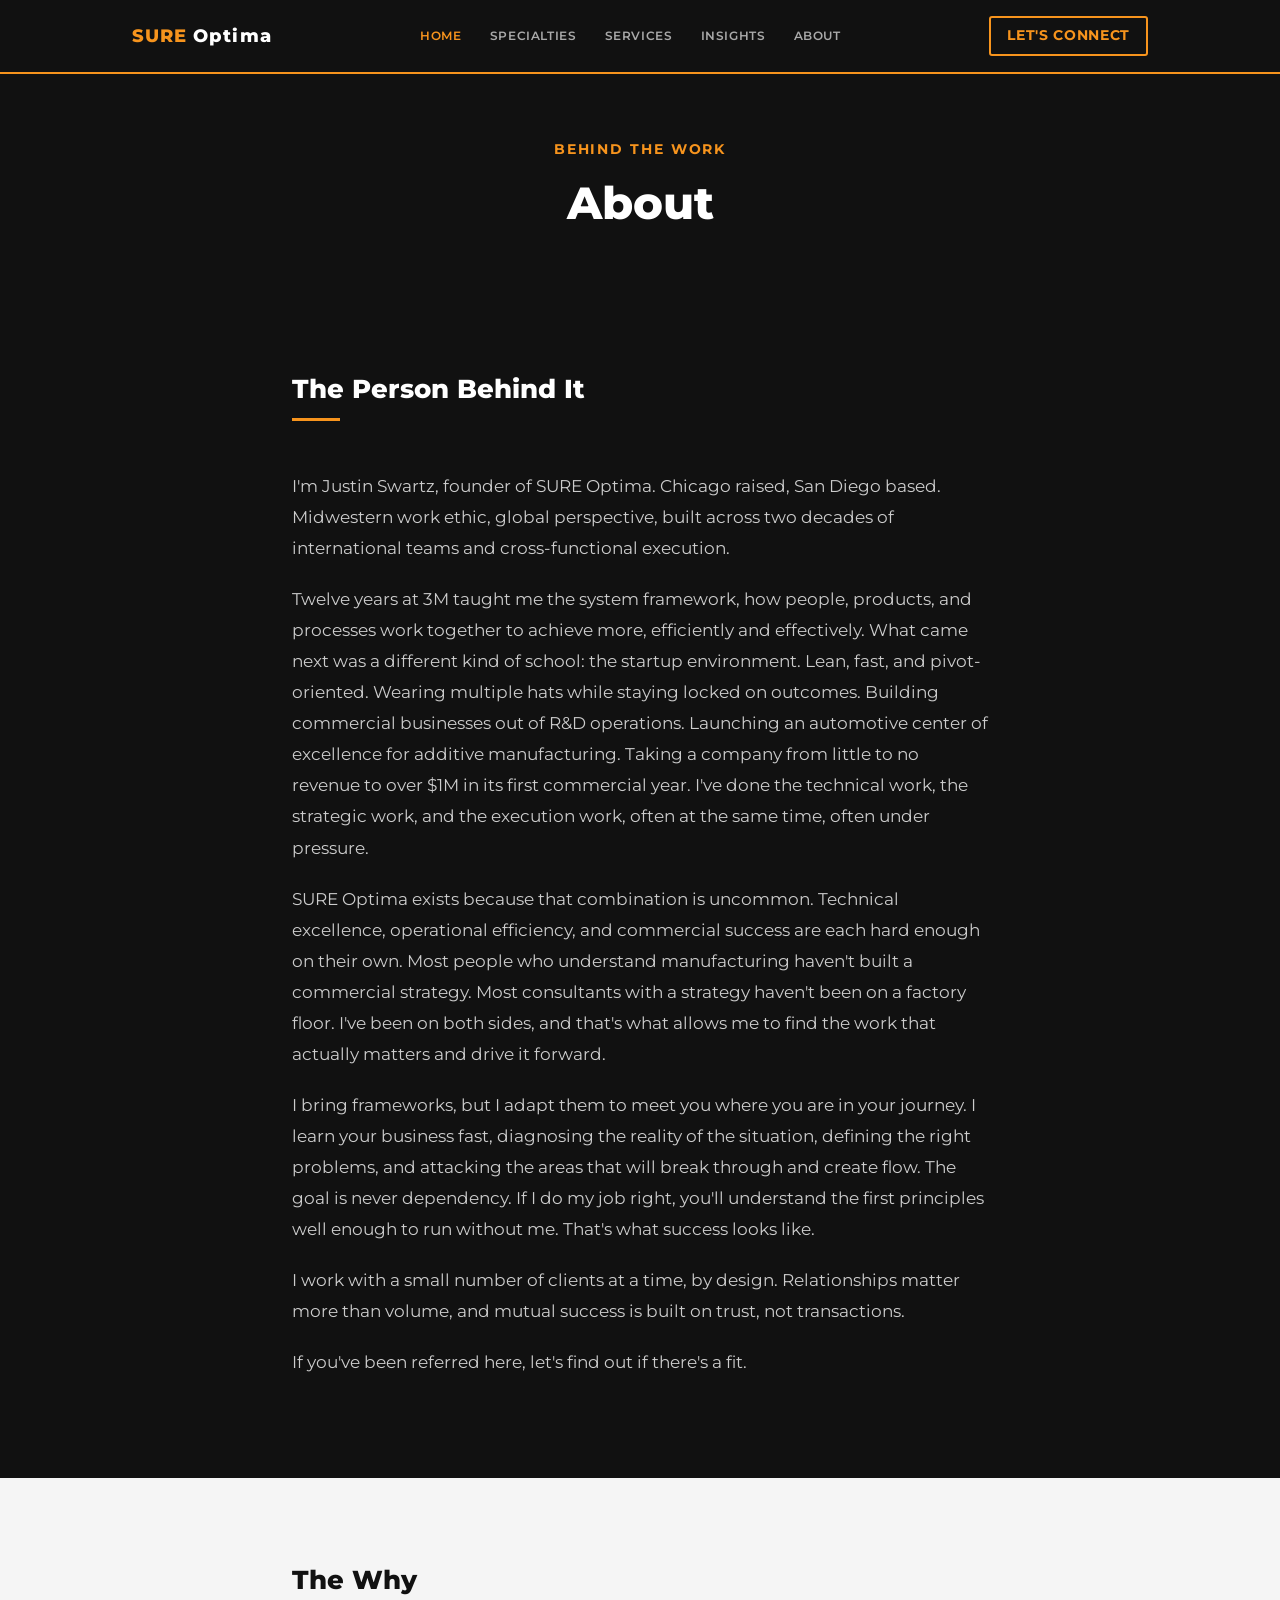
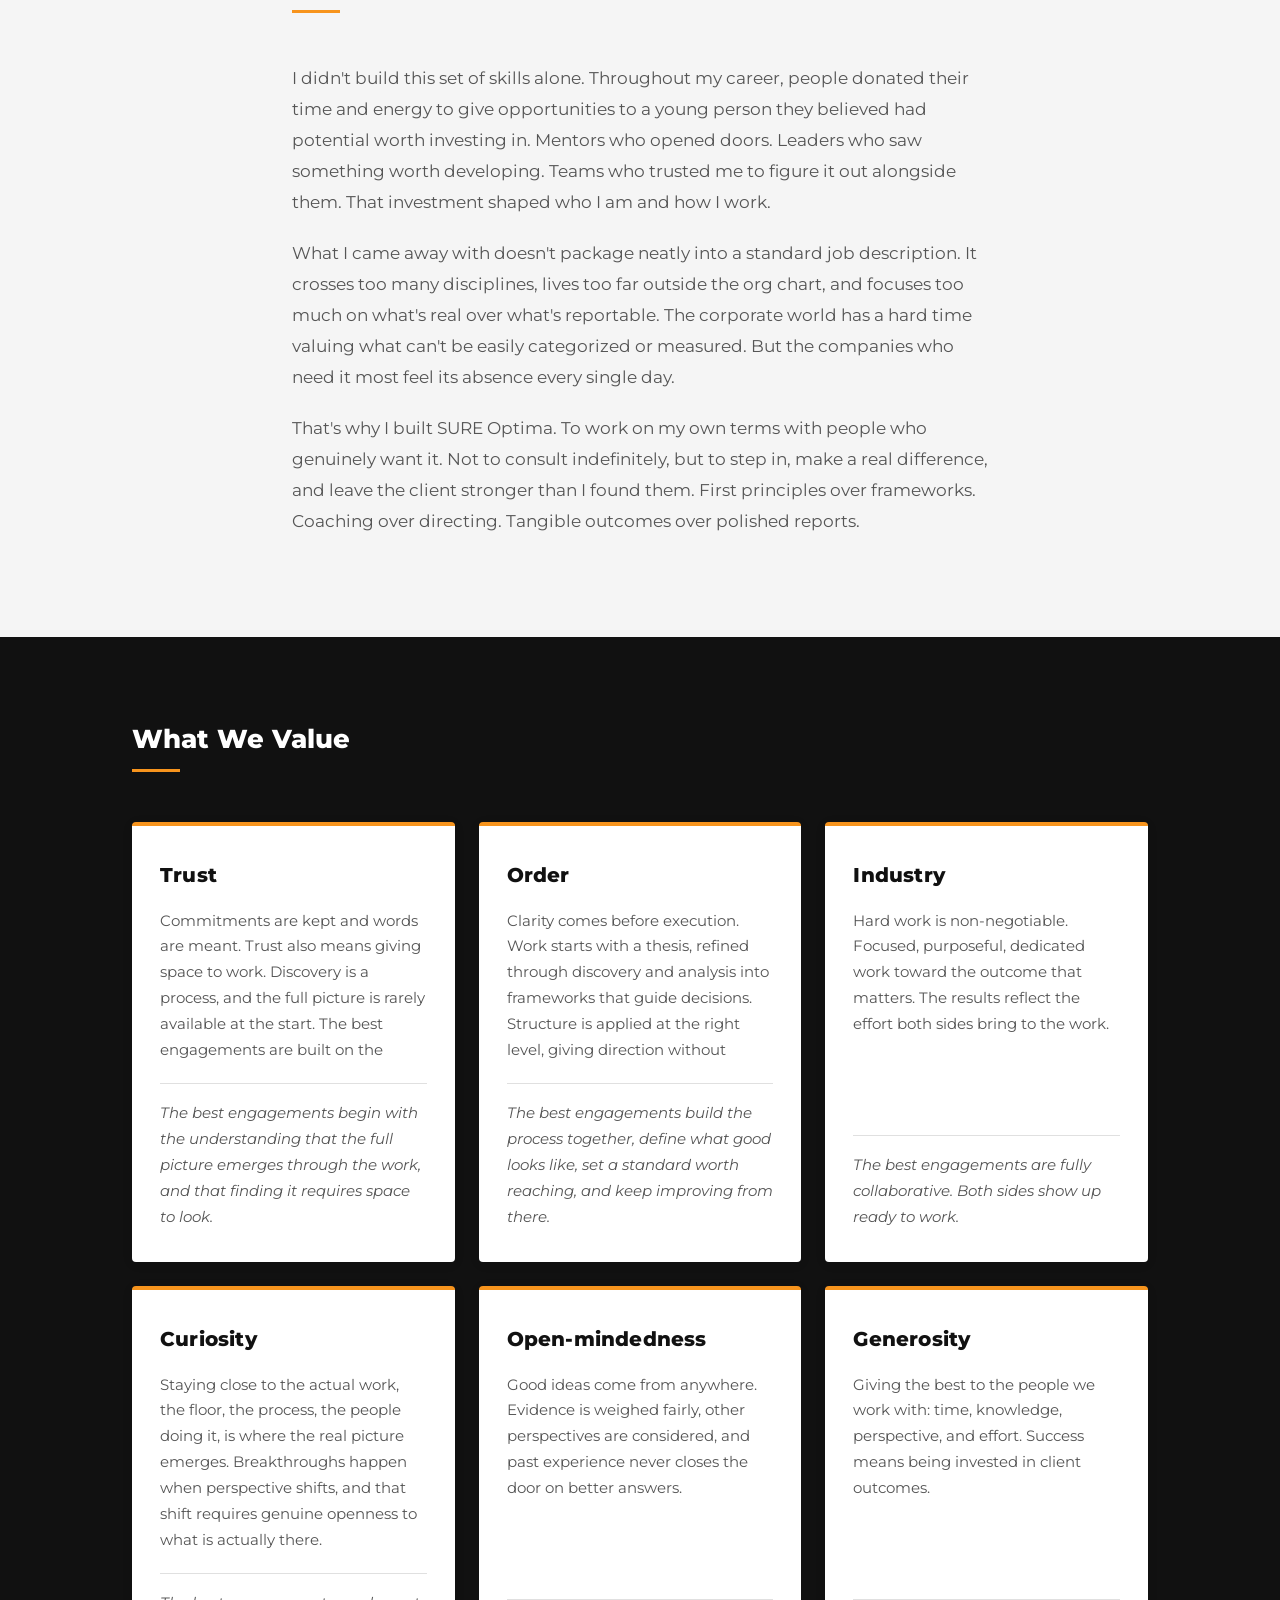
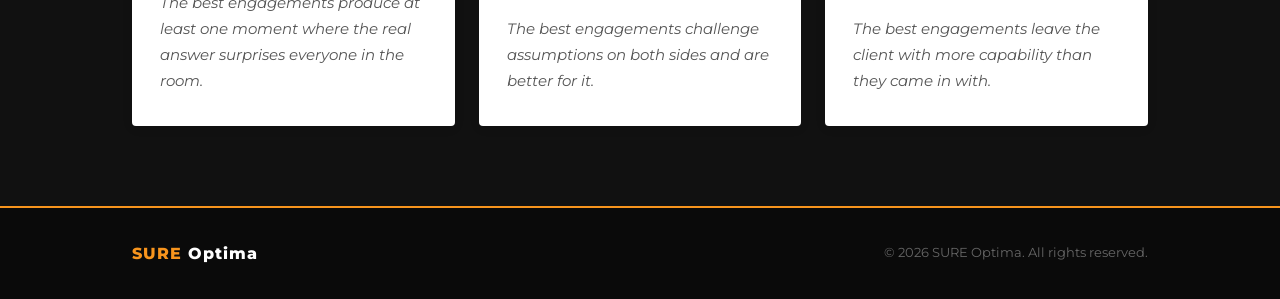
==== about.html @ 2e63f360 "Improve value card layout with consistent height, separator bar, orange italic text, and larger card" ====
<!DOCTYPE html>
<html lang="en">
<head>
  <meta charset="UTF-8">
  <meta name="viewport" content="width=device-width, initial-scale=1.0">
  <title>About | SURE Optima</title>
  <link rel="preconnect" href="https://fonts.googleapis.com">
  <link rel="preconnect" href="https://fonts.gstatic.com" crossorigin>
  <link href="https://fonts.googleapis.com/css2?family=Montserrat:ital,wght@0,400;0,600;0,700;0,800;1,400&display=swap" rel="stylesheet">
  <link rel="stylesheet" href="styles.css">
</head>
<body>

  <!-- Nav -->
  <nav>
    <div class="nav-inner">
      <a href="index.html" class="nav-brand"><span class="brand-sure">SURE</span> Optima</a>
      <div class="nav-links">
        <a href="index.html" class="nav-link active">Home</a>
        <a href="specialties.html" class="nav-link">Specialties</a>
        <a href="services.html" class="nav-link">Services</a>
        <a href="insights.html" class="nav-link">Insights</a>
	<a href="about.html" class="nav-link">About</a>
      </div>
      <a href="index.html#contact" class="nav-cta">Let's Connect</a>
    </div>
  </nav>

  <!-- Page Header -->
  <section class="page-header">
    <div class="container">
      <p class="tagline">Behind the Work</p>
      <h1>About</h1>
    </div>
  </section>

  <main>

    <!-- The Person Behind It -->
    <section class="section-about">
      <div class="container about-inner">
        <div class="about-text">
          <h2 class="section-title light">The Person Behind It</h2>
          <p>I'm Justin Swartz, founder of SURE Optima. Chicago raised, San Diego based. Midwestern work ethic, global perspective, built across two decades of international teams and cross-functional execution.</p>
          <p>Twelve years at 3M taught me the system framework, how people, products, and processes work together to achieve more, efficiently and effectively. What came next was a different kind of school: the startup environment. Lean, fast, and pivot-oriented. Wearing multiple hats while staying locked on outcomes. Building commercial businesses out of R&amp;D operations. Launching an automotive center of excellence for additive manufacturing. Taking a company from little to no revenue to over $1M in its first commercial year. I've done the technical work, the strategic work, and the execution work, often at the same time, often under pressure.</p>
          <p>SURE Optima exists because that combination is uncommon. Technical excellence, operational efficiency, and commercial success are each hard enough on their own. Most people who understand manufacturing haven't built a commercial strategy. Most consultants with a strategy haven't been on a factory floor. I've been on both sides, and that's what allows me to find the work that actually matters and drive it forward.</p>
          <p>I bring frameworks, but I adapt them to meet you where you are in your journey. I learn your business fast, diagnosing the reality of the situation, defining the right problems, and attacking the areas that will break through and create flow. The goal is never dependency. If I do my job right, you'll understand the first principles well enough to run without me. That's what success looks like.</p>
          <p>I work with a small number of clients at a time, by design. Relationships matter more than volume, and mutual success is built on trust, not transactions.</p>
          <p>If you've been referred here, let's find out if there's a fit.</p>
        </div>
      </div>
    </section>

    <!-- The Why -->
    <section class="section-light">
      <div class="container about-inner">
        <div class="body-text">
          <h2 class="section-title">The Why</h2>
          <p>I didn't build this set of skills alone. Throughout my career, people donated their time and energy to give opportunities to a young person they believed had potential worth investing in. Mentors who opened doors. Leaders who saw something worth developing. Teams who trusted me to figure it out alongside them. That investment shaped who I am and how I work.</p>
          <p>What I came away with doesn't package neatly into a standard job description. It crosses too many disciplines, lives too far outside the org chart, and focuses too much on what's real over what's reportable. The corporate world has a hard time valuing what can't be easily categorized or measured. But the companies who need it most feel its absence every single day.</p>
          <p>That's why I built SURE Optima. To work on my own terms with people who genuinely want it. Not to consult indefinitely, but to step in, make a real difference, and leave the client stronger than I found them. First principles over frameworks. Coaching over directing. Tangible outcomes over polished reports.</p>
        </div>
      </div>
    </section>

    <!-- What We Value -->
    <section class="section-dark">
      <div class="container">
        <h2 class="section-title light">What We Value</h2>
        <div class="cards cards-3col cards-value">

          <div class="card">
            <div class="card-top">
              <h3>Trust</h3>
              <p>Commitments are kept and words are meant. Trust also means giving space to work. Discovery is a process, and the full picture is rarely available at the start. The best engagements are built on the understanding that not everything is known or knowable at the outset, and that finding what matters requires the freedom to look.</p>
            </div>
            <div class="card-bottom">
              <p class="card-closing">The best engagements begin with the understanding that the full picture emerges through the work, and that finding it requires space to look.</p>
            </div>
          </div>

          <div class="card">
            <div class="card-top">
              <h3>Order</h3>
              <p>Clarity comes before execution. Work starts with a thesis, refined through discovery and analysis into frameworks that guide decisions. Structure is applied at the right level, giving direction without locking in answers before the questions are fully understood.</p>
            </div>
            <div class="card-bottom">
              <p class="card-closing">The best engagements build the process together, define what good looks like, set a standard worth reaching, and keep improving from there.</p>
            </div>
          </div>

          <div class="card">
            <div class="card-top">
              <h3>Industry</h3>
              <p>Hard work is non-negotiable. Focused, purposeful, dedicated work toward the outcome that matters. The results reflect the effort both sides bring to the work.</p>
            </div>
            <div class="card-bottom">
              <p class="card-closing">The best engagements are fully collaborative. Both sides show up ready to work.</p>
            </div>
          </div>

          <div class="card">
            <div class="card-top">
              <h3>Curiosity</h3>
              <p>Staying close to the actual work, the floor, the process, the people doing it, is where the real picture emerges. Breakthroughs happen when perspective shifts, and that shift requires genuine openness to what is actually there.</p>
            </div>
            <div class="card-bottom">
              <p class="card-closing">The best engagements produce at least one moment where the real answer surprises everyone in the room.</p>
            </div>
          </div>

          <div class="card">
            <div class="card-top">
              <h3>Open-mindedness</h3>
              <p>Good ideas come from anywhere. Evidence is weighed fairly, other perspectives are considered, and past experience never closes the door on better answers.</p>
            </div>
            <div class="card-bottom">
              <p class="card-closing">The best engagements challenge assumptions on both sides and are better for it.</p>
            </div>
          </div>

          <div class="card">
            <div class="card-top">
              <h3>Generosity</h3>
              <p>Giving the best to the people we work with: time, knowledge, perspective, and effort. Success means being invested in client outcomes.</p>
            </div>
            <div class="card-bottom">
              <p class="card-closing">The best engagements leave the client with more capability than they came in with.</p>
            </div>
          </div>

        </div>
      </div>
    </section>

  </main>

  <!-- Footer -->
  <footer>
    <div class="container footer-inner">
      <span class="footer-brand"><span class="brand-sure">SURE</span> Optima</span>
      <p class="copyright">&copy; 2026 SURE Optima. All rights reserved.</p>
    </div>
  </footer>

</body>
</html>
---- styles.css ----
/* ── Reset & Base ── */

*, *::before, *::after {
  box-sizing: border-box;
  margin: 0;
  padding: 0;
}

:root {
  --orange: #f7941d;
  --black: #111111;
  --white: #ffffff;
  --gray-light: #f5f5f5;
  --gray-mid: #e0e0e0;
  --gray-text: #555555;
}

html {
  scroll-behavior: smooth;
}

body {
  font-family: "Montserrat", sans-serif;
  color: var(--black);
  background: var(--white);
  line-height: 1.7;
  font-size: 1rem;
}

.container {
  max-width: 1080px;
  margin: 0 auto;
  padding: 0 2rem;
}

/* ── Nav ── */

nav {
  position: sticky;
  top: 0;
  z-index: 100;
  background: var(--black);
  border-bottom: 2px solid var(--orange);
}

.nav-inner {
  max-width: 1080px;
  margin: 0 auto;
  padding: 1rem 2rem;
  display: flex;
  align-items: center;
  justify-content: space-between;
}

.nav-brand {
  color: var(--white);
  font-weight: 800;
  font-size: 1.1rem;
  letter-spacing: 0.06em;
  text-decoration: none;
}

.brand-sure {
  color: var(--orange);
}

.nav-links {
  display: flex;
  gap: 0.25rem;
  align-items: center;
}

.nav-link {
  color: #aaaaaa;
  font-size: 0.78rem;
  font-weight: 600;
  letter-spacing: 0.05em;
  text-decoration: none;
  text-transform: uppercase;
  padding: 0.4rem 0.75rem;
  border-radius: 3px;
  transition: color 0.2s;
}

.nav-link:hover,
.nav-link.active {
  color: var(--orange);
}

.nav-cta {
  color: var(--orange);
  font-weight: 700;
  font-size: 0.85rem;
  letter-spacing: 0.05em;
  text-decoration: none;
  text-transform: uppercase;
  border: 2px solid var(--orange);
  padding: 0.4rem 1rem;
  border-radius: 3px;
  transition: background 0.2s, color 0.2s;
}

.nav-cta:hover {
  background: var(--orange);
  color: var(--white);
}

/* ── Buttons ── */

.btn {
  display: inline-block;
  background: var(--orange);
  color: var(--white);
  font-family: "Montserrat", sans-serif;
  font-weight: 700;
  font-size: 0.95rem;
  letter-spacing: 0.05em;
  text-transform: uppercase;
  text-decoration: none;
  padding: 0.85rem 2rem;
  border: none;
  border-radius: 3px;
  cursor: pointer;
  transition: background 0.2s, transform 0.15s;
}

.btn:hover {
  background: #e07f10;
  transform: translateY(-1px);
}

/* ── Section helpers ── */

.section-title {
  font-size: 1.6rem;
  font-weight: 800;
  margin-bottom: 2.5rem;
  position: relative;
  padding-bottom: 0.6rem;
}

.section-title::after {
  content: "";
  display: block;
  width: 48px;
  height: 3px;
  background: var(--orange);
  margin-top: 0.5rem;
}

.section-title.light {
  color: var(--white);
}

.section-light {
  padding: 5rem 0;
  background: var(--white);
}

.section-light:nth-of-type(even) {
  background: var(--gray-light);
}

.section-dark {
  padding: 5rem 0;
  background: var(--black);
  color: var(--white);
}

/* ── §1 Hero ── */

.hero {
  background: var(--black);
  color: var(--white);
  padding: 7rem 0 6rem;
  text-align: center;
}

.hero-inner {
  max-width: 780px;
}

.tagline {
  font-size: 0.85rem;
  font-weight: 700;
  letter-spacing: 0.14em;
  text-transform: uppercase;
  color: var(--orange);
  margin-bottom: 1.25rem;
}

.hero h1 {
  font-size: clamp(2rem, 5vw, 3.2rem);
  font-weight: 800;
  line-height: 1.2;
  margin-bottom: 1.5rem;
}

.hero-sub {
  font-size: 1.1rem;
  color: #cccccc;
  max-width: 640px;
  margin: 0 auto 2.5rem;
  line-height: 1.8;
}

/* ── §2 Who We Serve ── */

.cards {
  display: grid;
  grid-template-columns: repeat(2, 1fr);
  gap: 1.5rem;
}

.card {
  background: var(--white);
  border-top: 4px solid var(--orange);
  padding: 2rem 1.75rem;
  border-radius: 4px;
  box-shadow: 0 2px 12px rgba(0,0,0,0.07);
}

.section-light:nth-of-type(even) .card {
  background: var(--white);
}

.card h3 {
  font-size: 1.05rem;
  font-weight: 700;
  margin-bottom: 0.75rem;
  color: var(--black);
}

.card p {
  font-size: 0.95rem;
  color: var(--gray-text);
  line-height: 1.7;
}

/* ── §3 What We Do ── */

.two-col {
  display: grid;
  grid-template-columns: repeat(auto-fit, minmax(300px, 1fr));
  gap: 3rem;
}

.what-block {
  border-left: 3px solid var(--orange);
  padding-left: 1.5rem;
}

.what-label {
  display: block;
  font-size: 0.75rem;
  font-weight: 700;
  letter-spacing: 0.12em;
  text-transform: uppercase;
  color: var(--orange);
  margin-bottom: 0.5rem;
}

.what-block h3 {
  font-size: 1.25rem;
  font-weight: 700;
  color: var(--white);
  margin-bottom: 1rem;
}

.what-block p {
  font-size: 0.97rem;
  color: #bbbbbb;
  line-height: 1.8;
}

/* ── §4 How We Work ── */

.steps {
  display: flex;
  align-items: flex-start;
  gap: 0;
  flex-wrap: wrap;
}

.step {
  flex: 1 1 160px;
  text-align: center;
  padding: 1.5rem 1rem;
}

.step-number {
  font-size: 2rem;
  font-weight: 800;
  color: var(--orange);
  line-height: 1;
  margin-bottom: 0.5rem;
}

.step h3 {
  font-size: 1rem;
  font-weight: 700;
  margin-bottom: 0.5rem;
  color: var(--black);
}

.step p {
  font-size: 0.875rem;
  color: var(--gray-text);
  line-height: 1.6;
}

.step-arrow {
  display: flex;
  align-items: center;
  justify-content: center;
  font-size: 1.5rem;
  color: var(--orange);
  padding-top: 2.5rem;
  flex-shrink: 0;
}

/* ── §5 What Makes Us Different ── */

.differentiators {
  display: flex;
  flex-direction: column;
  gap: 2.5rem;
  max-width: 760px;
}

.diff-item {
  display: flex;
  gap: 1.5rem;
  align-items: flex-start;
}

.diff-accent {
  flex-shrink: 0;
  width: 4px;
  height: 100%;
  min-height: 80px;
  background: var(--orange);
  border-radius: 2px;
}

.diff-item h3 {
  font-size: 1.05rem;
  font-weight: 700;
  color: var(--white);
  margin-bottom: 0.4rem;
}

.diff-item p {
  font-size: 0.95rem;
  color: #bbbbbb;
  line-height: 1.7;
}

/* ── §6 Evidence ── */

.placeholder-evidence {
  border: 2px dashed var(--gray-mid);
  border-radius: 6px;
  padding: 4rem 2rem;
  text-align: center;
  color: #999999;
  font-size: 0.95rem;
  font-style: italic;
  background: var(--gray-light);
}

/* ── §7 About ── */

.section-about {
  padding: 5rem 0;
  background: var(--black);
  color: var(--white);
}

.about-inner {
  max-width: 760px;
}

.about-text p {
  font-size: 1.05rem;
  color: #cccccc;
  line-height: 1.85;
  margin-bottom: 1.25rem;
}

/* ── §8 Contact ── */

.contact-inner {
  max-width: 680px;
}

.contact-form {
  display: flex;
  flex-direction: column;
  gap: 1.25rem;
  margin-top: 0.5rem;
}

.form-row {
  display: grid;
  grid-template-columns: 1fr 1fr;
  gap: 1.25rem;
}

.form-group {
  display: flex;
  flex-direction: column;
  gap: 0.4rem;
}

.form-group label {
  font-size: 0.82rem;
  font-weight: 700;
  letter-spacing: 0.06em;
  text-transform: uppercase;
  color: var(--black);
}

.form-group input,
.form-group textarea {
  font-family: "Montserrat", sans-serif;
  font-size: 0.95rem;
  color: var(--black);
  background: var(--white);
  border: 1.5px solid var(--gray-mid);
  border-radius: 3px;
  padding: 0.7rem 0.9rem;
  transition: border-color 0.2s;
  outline: none;
  width: 100%;
}

.form-group input::placeholder,
.form-group textarea::placeholder {
  color: #aaaaaa;
}

.form-group input:focus,
.form-group textarea:focus {
  border-color: var(--orange);
}

.form-group textarea {
  resize: vertical;
}

.form-success {
  padding: 2.5rem 2rem;
  background: var(--gray-light);
  border-left: 4px solid var(--orange);
  border-radius: 0 4px 4px 0;
}

.form-success p {
  font-size: 1.05rem;
  font-weight: 600;
  color: var(--black);
}

.location-note {
  margin-top: 1.75rem;
  font-size: 0.85rem;
  font-weight: 600;
  letter-spacing: 0.06em;
  color: var(--gray-text);
  text-transform: uppercase;
}

/* ── §6 Clients & Partners Carousel ── */

.carousel-wrapper {
  overflow: hidden;
  width: 100%;
  padding: 1rem 0 0.5rem;
  cursor: default;
}

.carousel-wrapper:hover .carousel-track {
  animation-play-state: paused;
}

.carousel-track {
  display: flex;
  gap: 1.5rem;
  width: max-content;
  animation: carousel-scroll 89s linear infinite;
}

@keyframes carousel-scroll {
  0%   { transform: translateX(0); }
  100% { transform: translateX(-50%); }
}

.carousel-card {
  display: flex;
  flex-direction: column;
  align-items: center;
  justify-content: center;
  gap: 0.75rem;
  background: var(--white);
  border: 1.5px solid var(--gray-mid);
  border-radius: 6px;
  padding: 3.25rem 2.5rem;
  min-width: 270px;
  flex-shrink: 0;
  transition: border-color 0.2s, box-shadow 0.2s;
}

.carousel-card:hover {
  border-color: var(--orange);
  box-shadow: 0 4px 16px rgba(247, 148, 29, 0.12);
}

.carousel-arrows {
  display: block;
  width: 60px;
  height: auto;
}

.carousel-name {
  font-size: 1rem;
  font-weight: 700;
  color: var(--black);
  letter-spacing: 0.03em;
  text-align: center;
  white-space: normal;
  line-height: 1.4;
}

/* ── Body text (light-section paragraphs) ── */

.body-text p {
  font-size: 1.05rem;
  color: var(--gray-text);
  line-height: 1.85;
  margin-bottom: 1.25rem;
}

/* ── Card italic closing line ── */

.card-closing {
  font-style: italic;
  font-size: 0.88rem;
  color: var(--orange);
  line-height: 1.65;
}

/* ── Value card layout (equal height, anchored footer) ── */

.cards-value {
  grid-auto-rows: 440px;
}

.cards-value .card {
  display: flex;
  flex-direction: column;
}

.card-top {
  flex: 1;
  overflow: hidden;
}

.card-bottom {
  flex-shrink: 0;
  border-top: 1px solid var(--gray-mid);
  padding-top: 1rem;
  margin-top: 1.25rem;
}

.cards-value .card h3 {
  font-size: 1.25rem;
  font-weight: 800;
  letter-spacing: 0.01em;
  margin-bottom: 1rem;
  color: var(--black);
}

/* ── About teaser paragraph ── */

.about-teaser {
  font-size: 1.1rem;
  color: #cccccc;
  line-height: 1.8;
  margin-bottom: 2rem;
}

/* ── Sub-page header ── */

.page-header {
  background: var(--black);
  color: var(--white);
  padding: 4rem 0 3.5rem;
  text-align: center;
}

.page-header .tagline {
  font-size: 0.85rem;
  font-weight: 700;
  letter-spacing: 0.14em;
  text-transform: uppercase;
  color: var(--orange);
  margin-bottom: 1rem;
}

.page-header h1 {
  font-size: clamp(1.8rem, 4vw, 2.8rem);
  font-weight: 800;
  color: var(--white);
  line-height: 1.2;
}

/* ── Section intro paragraph ── */

.section-intro {
  font-size: 1rem;
  color: var(--gray-text);
  max-width: 700px;
  line-height: 1.75;
  margin-top: -1.5rem;
  margin-bottom: 2.5rem;
}

.section-dark .section-intro {
  color: #bbbbbb;
}

/* ── 3-column card grid ── */

.cards-3col {
  grid-template-columns: repeat(3, 1fr);
}

/* ── Gray background section ── */

.section-gray {
  padding: 5rem 0;
  background: var(--gray-light);
}

/* ── Coming Soon badge ── */

.card-badge {
  display: inline-block;
  font-size: 0.72rem;
  font-weight: 700;
  letter-spacing: 0.1em;
  text-transform: uppercase;
  color: var(--orange);
  border: 1.5px solid var(--orange);
  padding: 0.2rem 0.6rem;
  border-radius: 2px;
  margin-bottom: 0.75rem;
}

/* ── Reading list author line ── */

.reading-author {
  font-size: 0.78rem;
  font-weight: 700;
  color: var(--orange);
  text-transform: uppercase;
  letter-spacing: 0.06em;
  margin-bottom: 0.4rem;
}

/* ── What to Expect items ── */

.expectation-list {
  display: flex;
  flex-direction: column;
  gap: 2.5rem;
  max-width: 760px;
}

.expectation-item {
  display: flex;
  gap: 1.5rem;
  align-items: flex-start;
}

.expectation-item h3 {
  font-size: 1.05rem;
  font-weight: 700;
  color: var(--black);
  margin-bottom: 0.4rem;
}

.expectation-item p {
  font-size: 0.95rem;
  color: var(--gray-text);
  line-height: 1.7;
}

/* ── Footer ── */

footer {
  background: #0a0a0a;
  border-top: 2px solid var(--orange);
  padding: 2rem;
}

.footer-inner {
  display: flex;
  align-items: center;
  justify-content: space-between;
  flex-wrap: wrap;
  gap: 0.5rem;
}

.footer-brand {
  font-weight: 800;
  font-size: 1rem;
  letter-spacing: 0.06em;
  color: var(--white);
}

.copyright {
  font-size: 0.8rem;
  color: #666666;
}

/* ── Mobile ── */

@media (max-width: 760px) {
  .nav-inner {
    flex-wrap: wrap;
    gap: 0.5rem;
    padding: 0.75rem 1.5rem;
  }

  .nav-links {
    width: 100%;
    order: 3;
    justify-content: flex-start;
    flex-wrap: wrap;
  }

  .nav-cta {
    order: 2;
  }

  .nav-link {
    font-size: 0.72rem;
    padding: 0.3rem 0.6rem;
  }
}

@media (max-width: 680px) {
  .cards {
    grid-template-columns: 1fr;
  }

  .cards-3col {
    grid-template-columns: 1fr;
  }

  .cards-value {
    grid-auto-rows: auto;
  }

  .hero {
    padding: 5rem 0 4rem;
  }

  .hero h1 {
    font-size: 1.9rem;
  }

  .form-row {
    grid-template-columns: 1fr;
  }

  .steps {
    flex-direction: column;
    align-items: stretch;
  }

  .step-arrow {
    transform: rotate(90deg);
    padding: 0;
    height: 2rem;
  }

  .two-col {
    gap: 2rem;
  }

  .footer-inner {
    flex-direction: column;
    text-align: center;
  }

  .section-title {
    font-size: 1.35rem;
  }
}
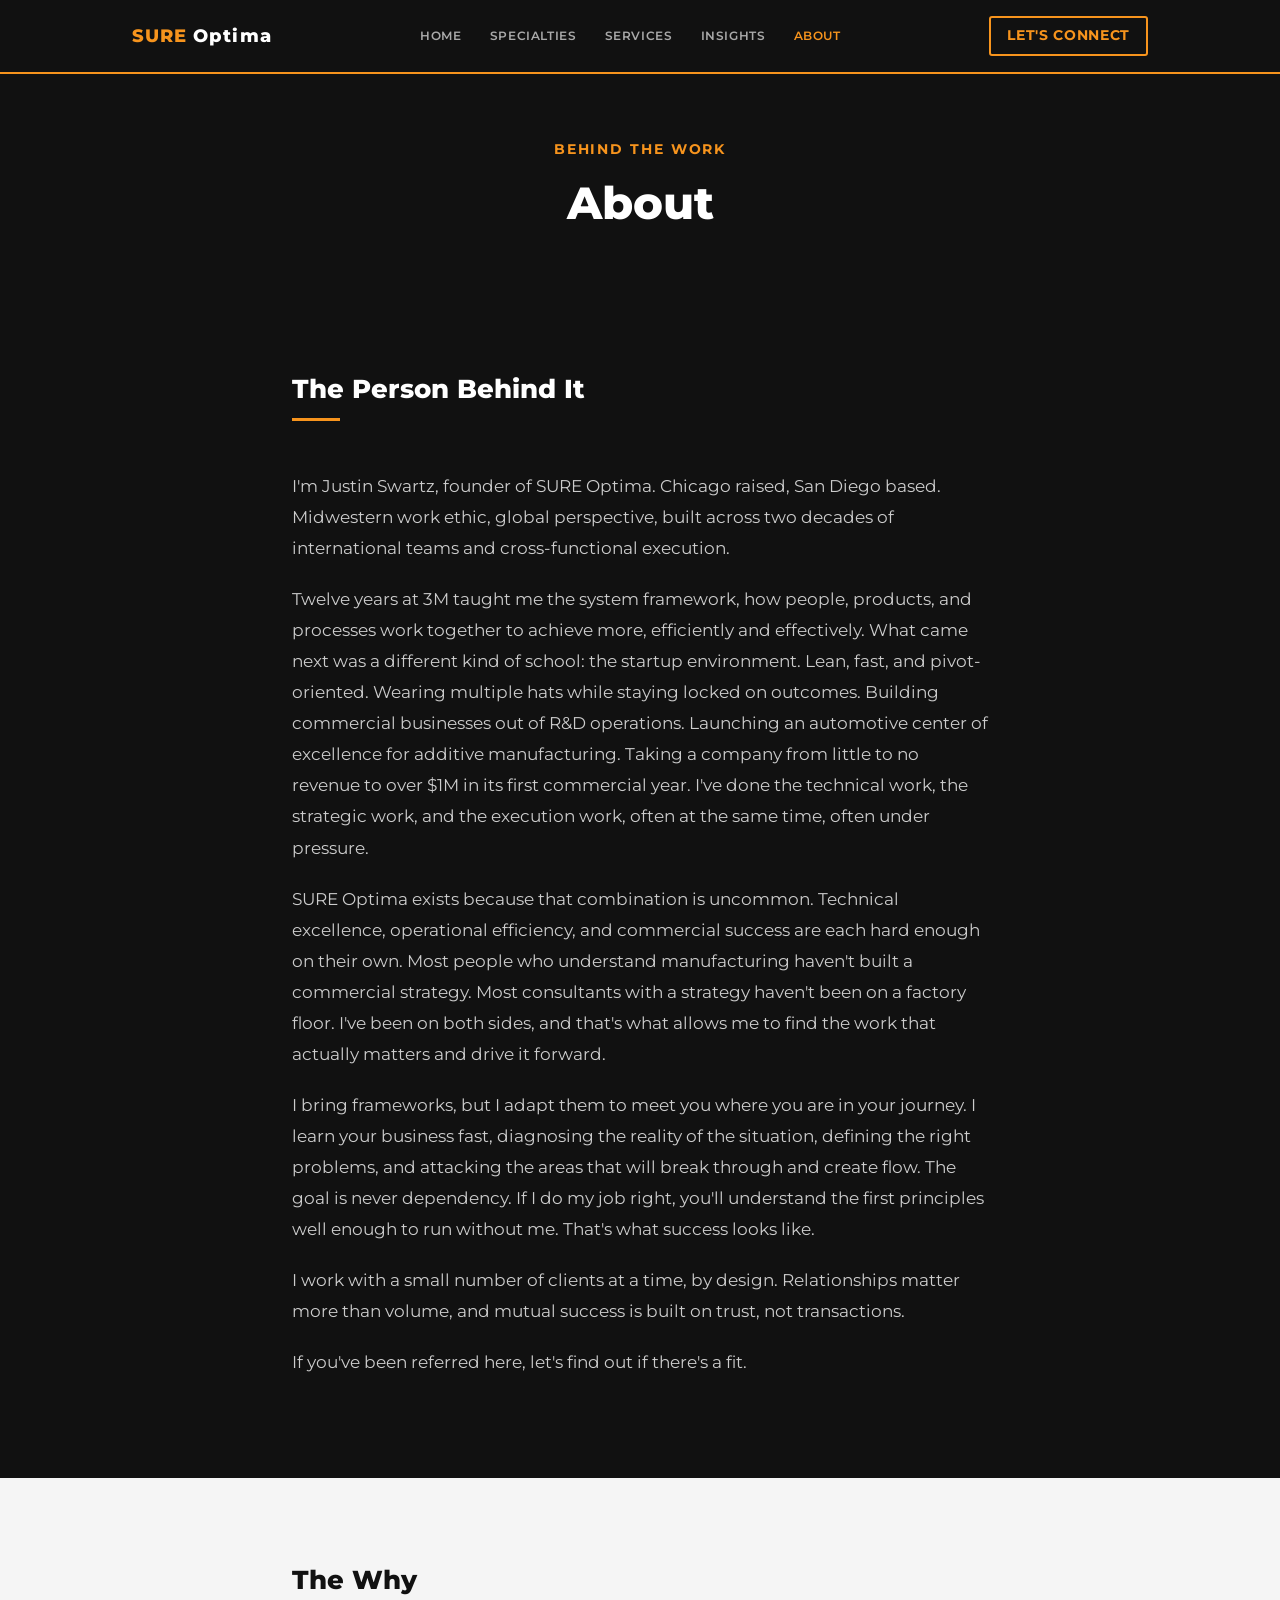
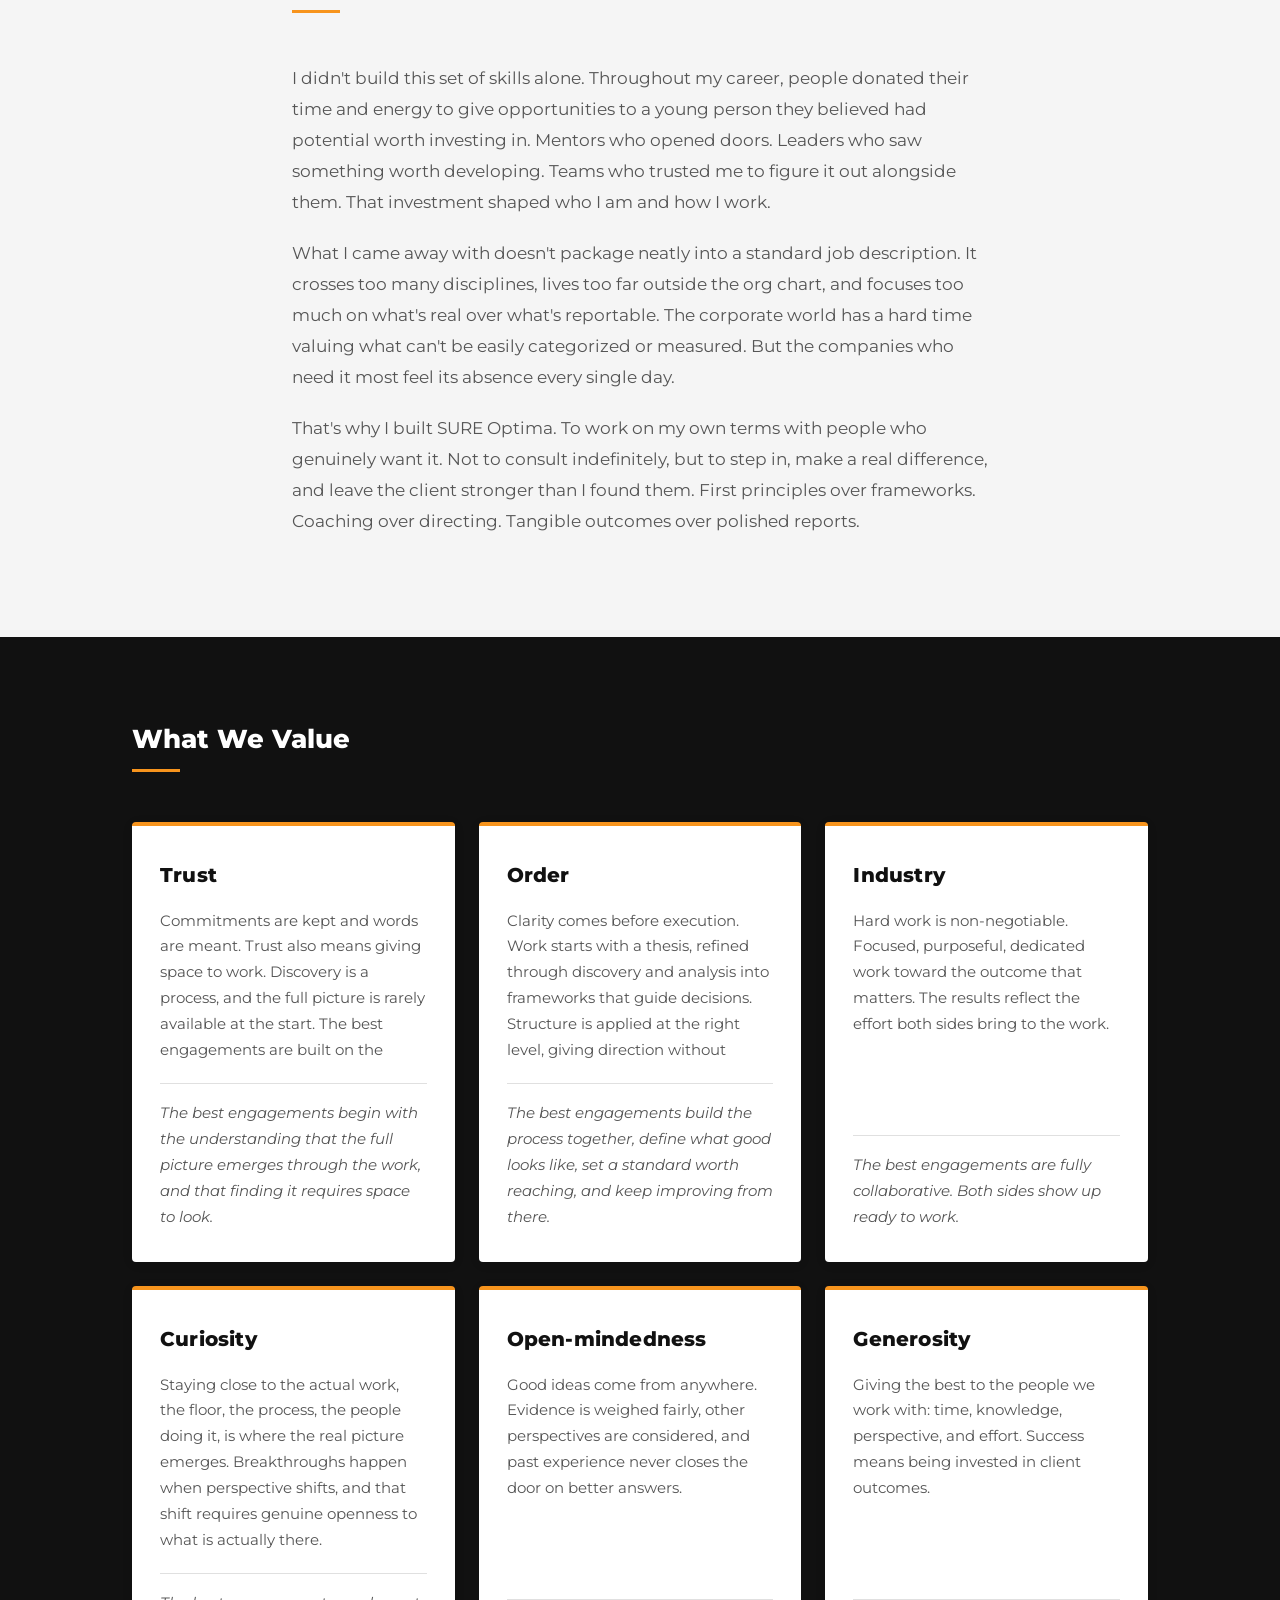
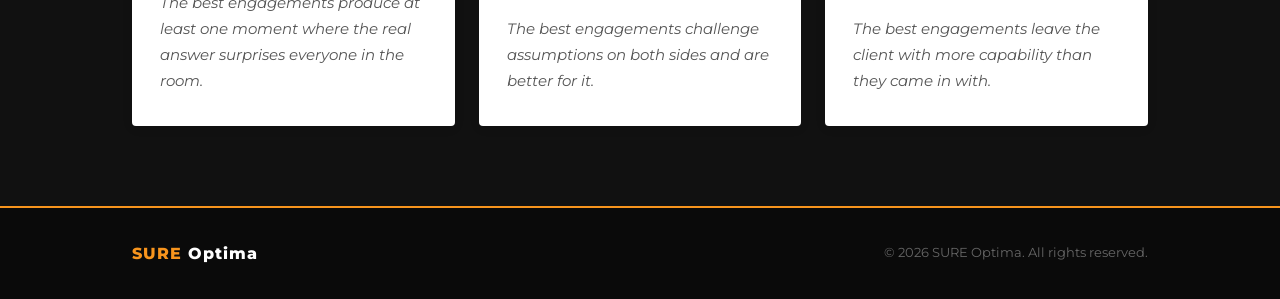
==== commit c8816207: "Reorder navigation links across all pages. Co-Authored-By: Claude Sonnet 4.6 <noreply@anthropic.com>" ====
--- a/about.html
+++ b/about.html
@@ -16,11 +16,11 @@
     <div class="nav-inner">
       <a href="index.html" class="nav-brand"><span class="brand-sure">SURE</span> Optima</a>
       <div class="nav-links">
-        <a href="index.html" class="nav-link active">Home</a>
+        <a href="index.html" class="nav-link">Home</a>
         <a href="specialties.html" class="nav-link">Specialties</a>
         <a href="services.html" class="nav-link">Services</a>
         <a href="insights.html" class="nav-link">Insights</a>
-	<a href="about.html" class="nav-link">About</a>
+        <a href="about.html" class="nav-link active">About</a>
       </div>
       <a href="index.html#contact" class="nav-cta">Let's Connect</a>
     </div>
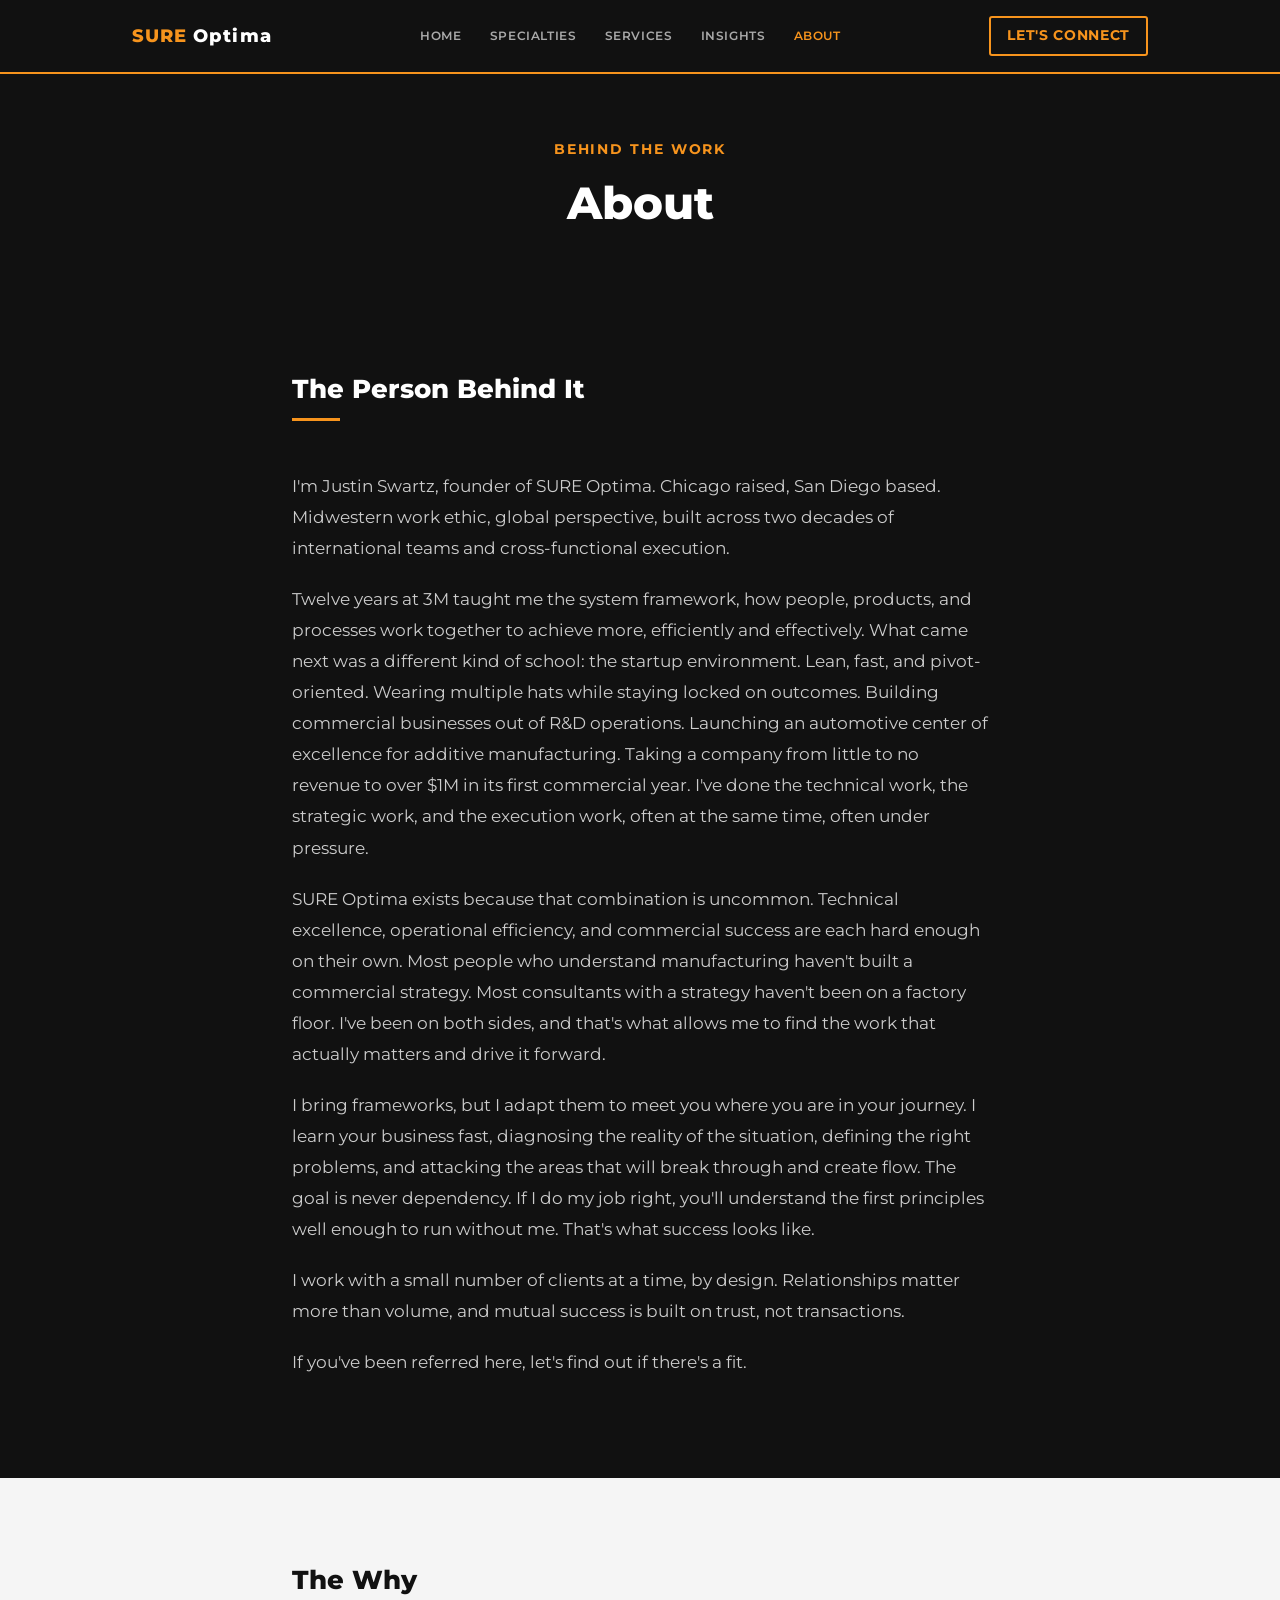
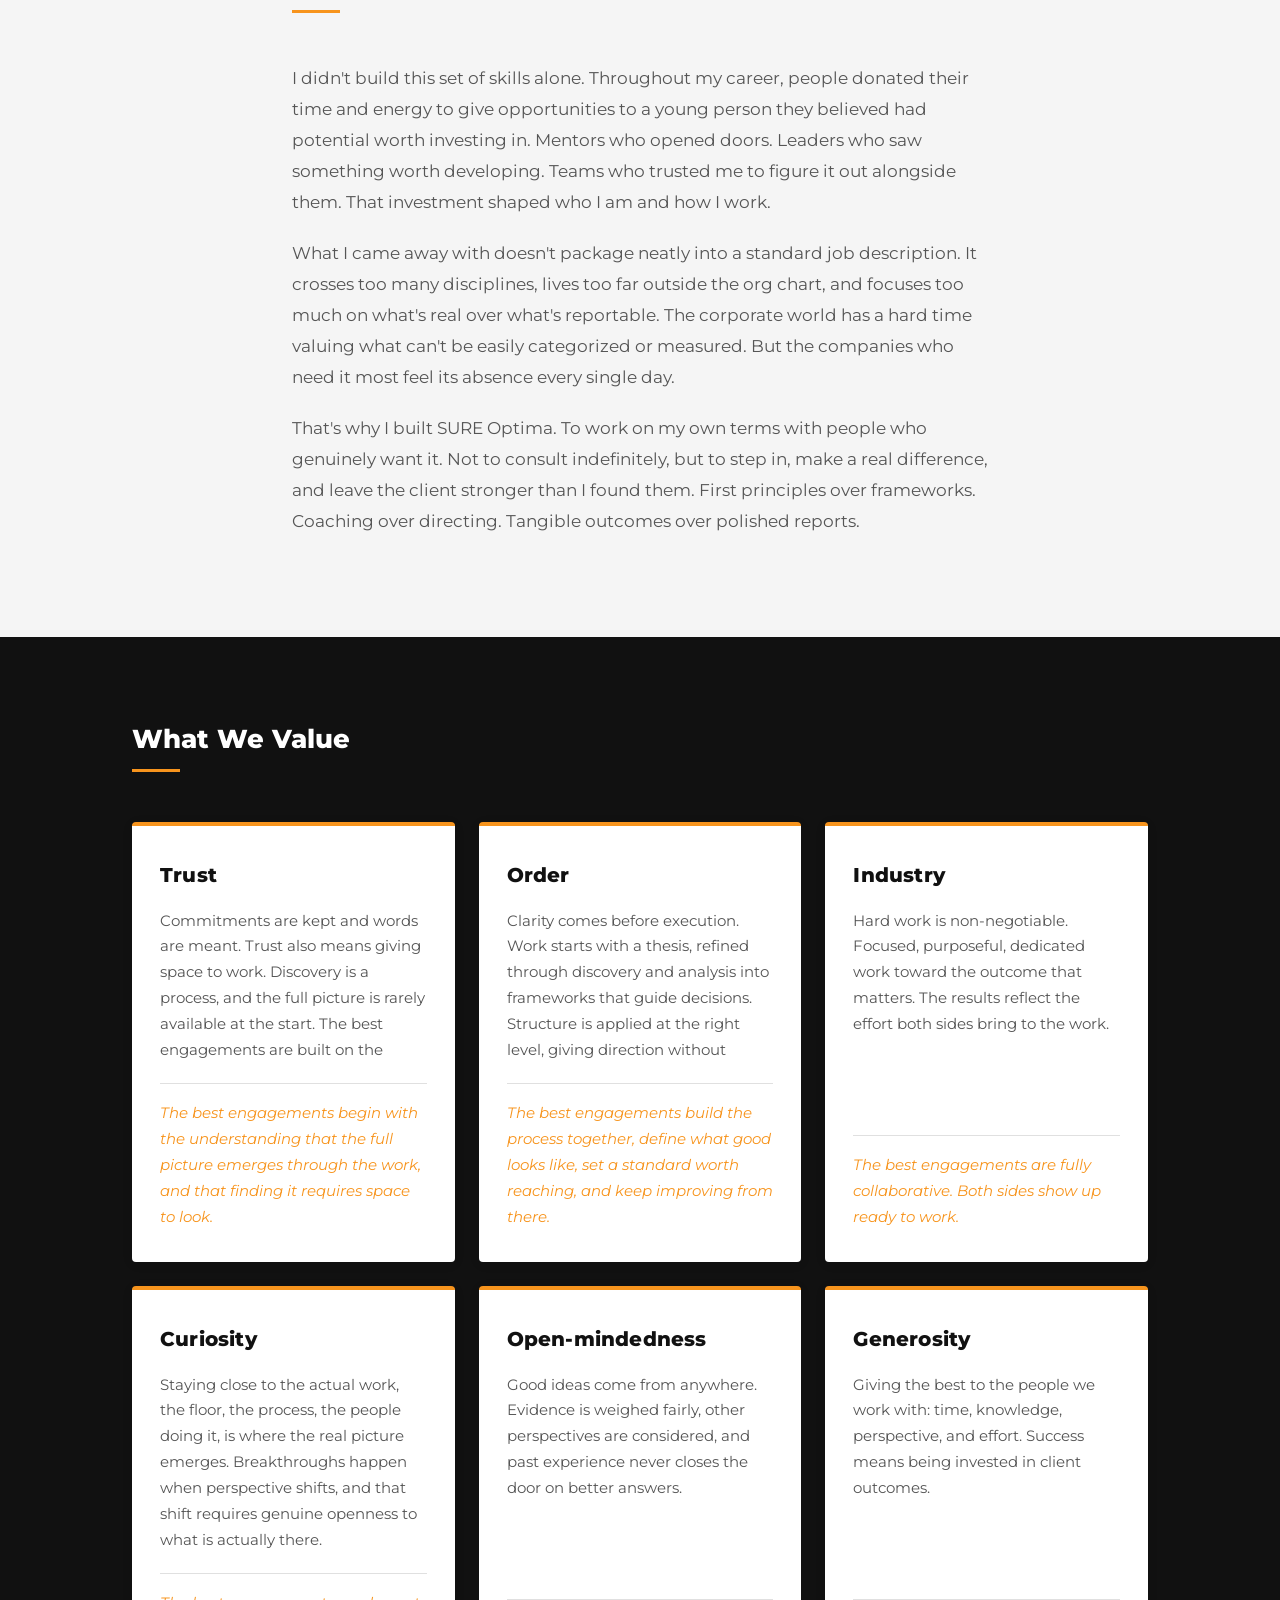
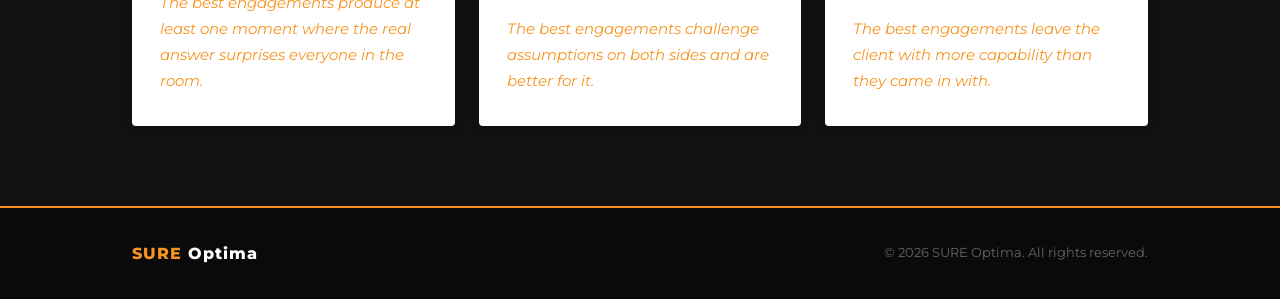
==== commit c6955010: "Add comprehensive SEO across all pages including meta tags, Open Graph, structured data, sitemap, an" ====
--- a/about.html
+++ b/about.html
@@ -3,7 +3,17 @@
 <head>
   <meta charset="UTF-8">
   <meta name="viewport" content="width=device-width, initial-scale=1.0">
-  <title>About | SURE Optima</title>
+  <title>About Justin Swartz | SURE Optima</title>
+  <meta name="description" content="Justin Swartz is a product development, manufacturing, and commercialization consultant based in San Diego with two decades of experience across global industrial and manufacturing environments.">
+  <link rel="canonical" href="https://sureoptima.com/about.html">
+  <meta property="og:title" content="About Justin Swartz | SURE Optima">
+  <meta property="og:description" content="Justin Swartz is a product development, manufacturing, and commercialization consultant based in San Diego with two decades of experience across global industrial and manufacturing environments.">
+  <meta property="og:image" content="https://sureoptima.com/SURE_Optima_Logo_Black_Background_2x3.png">
+  <meta property="og:image:width" content="900">
+  <meta property="og:image:height" content="675">
+  <meta property="og:type" content="website">
+  <meta property="og:url" content="https://sureoptima.com/about.html">
+  <meta property="og:site_name" content="SURE Optima">
   <link rel="preconnect" href="https://fonts.googleapis.com">
   <link rel="preconnect" href="https://fonts.gstatic.com" crossorigin>
   <link href="https://fonts.googleapis.com/css2?family=Montserrat:ital,wght@0,400;0,600;0,700;0,800;1,400&display=swap" rel="stylesheet">
--- a/styles.css
+++ b/styles.css
@@ -546,7 +546,7 @@
 .card-closing {
   font-style: italic;
   font-size: 0.88rem;
-  color: var(--orange);
+  color: var(--orange) !important;
   line-height: 1.65;
 }
 
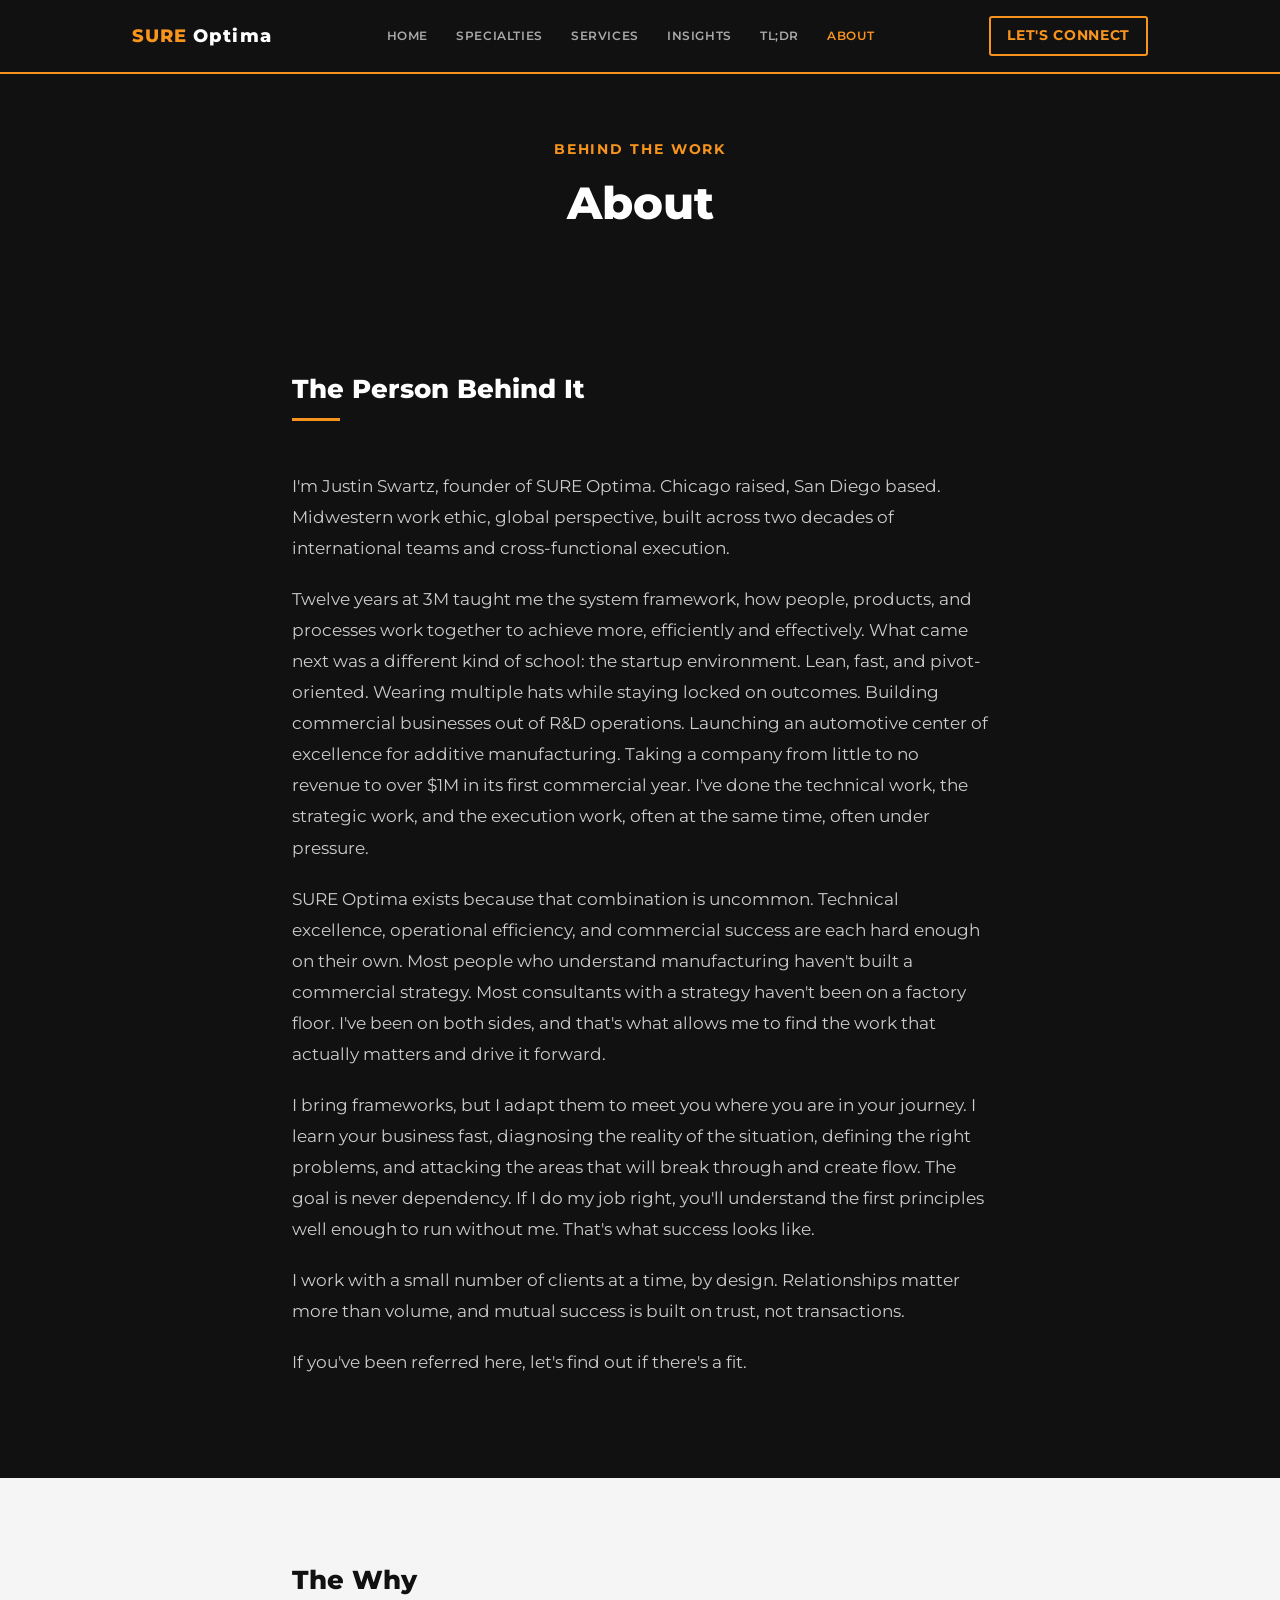
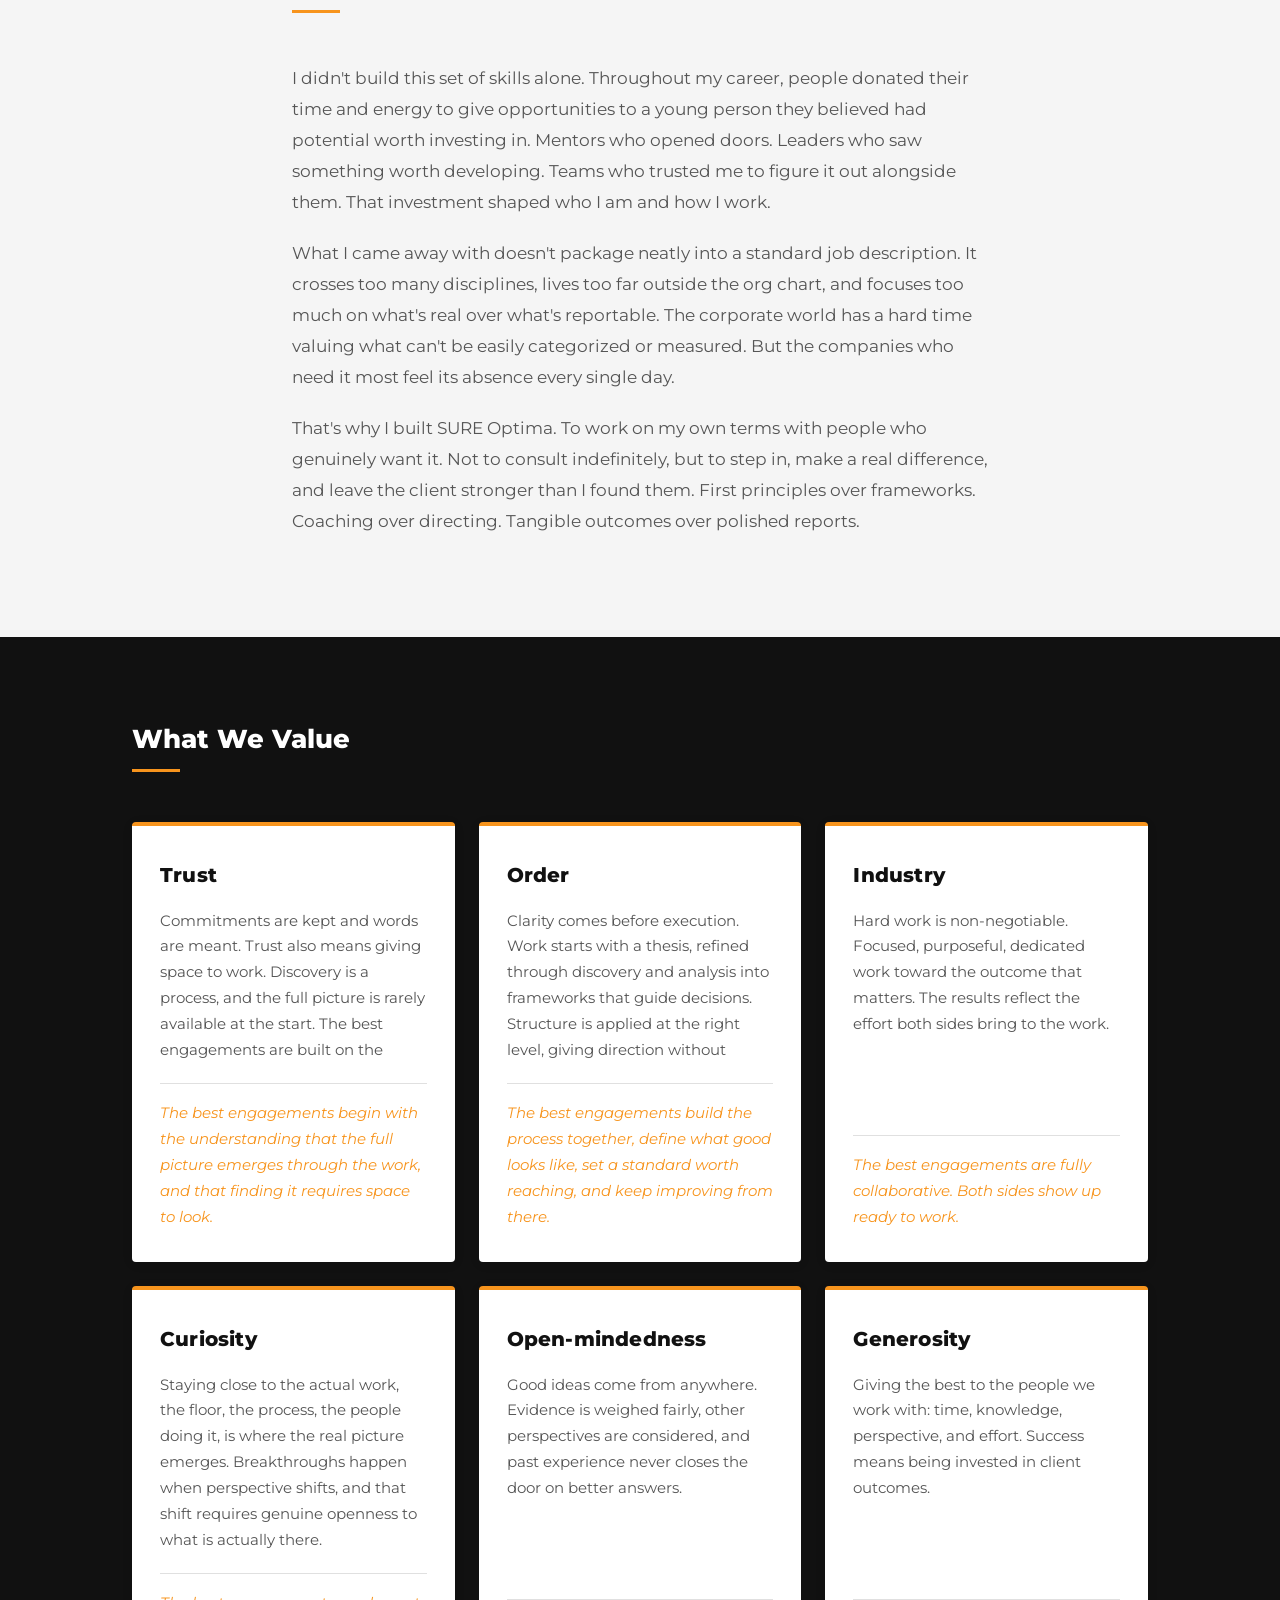
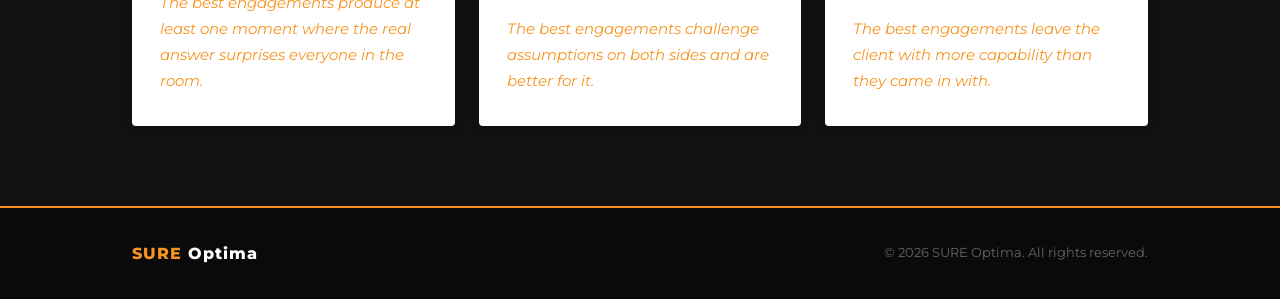
==== commit 675edab3: "Add TL;DR page with five sections, print CSS, and updated navigation. Co-Authored-By: Claude Sonnet " ====
--- a/about.html
+++ b/about.html
@@ -30,6 +30,7 @@
         <a href="specialties.html" class="nav-link">Specialties</a>
         <a href="services.html" class="nav-link">Services</a>
         <a href="insights.html" class="nav-link">Insights</a>
+        <a href="tldr.html" class="nav-link">TL;DR</a>
         <a href="about.html" class="nav-link active">About</a>
       </div>
       <a href="index.html#contact" class="nav-cta">Let's Connect</a>
--- a/styles.css
+++ b/styles.css
@@ -636,11 +636,97 @@
   grid-template-columns: repeat(3, 1fr);
 }
 
+/* ── White background section (explicit, avoids nth-of-type) ── */
+
+.section-white {
+  padding: 5rem 0;
+  background: var(--white);
+}
+
 /* ── Gray background section ── */
 
 .section-gray {
   padding: 5rem 0;
   background: var(--gray-light);
+}
+
+/* ── Compact sections (TL;DR page) ── */
+
+.section-dark.section-compact,
+.section-light.section-compact,
+.section-gray.section-compact,
+.section-white.section-compact {
+  padding: 2.5rem 0;
+}
+
+/* ── TL;DR page body text ── */
+
+.tldr-intro {
+  font-size: 1.05rem;
+  color: #cccccc;
+  line-height: 1.8;
+}
+
+.tldr-close {
+  font-size: 1.05rem;
+  color: #cccccc;
+  line-height: 1.8;
+  margin-bottom: 1.25rem;
+}
+
+.tldr-close--emphasis {
+  font-weight: 700;
+  color: var(--white);
+  margin-bottom: 2rem;
+}
+
+/* ── Content type label (solid orange — published content) ── */
+
+.card-label {
+  display: inline-block;
+  font-size: 0.72rem;
+  font-weight: 700;
+  letter-spacing: 0.1em;
+  text-transform: uppercase;
+  color: var(--white);
+  background: var(--orange);
+  padding: 0.2rem 0.6rem;
+  border-radius: 2px;
+  margin-bottom: 0.75rem;
+}
+
+/* ── Card links section (separator + links) ── */
+
+.card-links {
+  border-top: 1px solid var(--gray-mid);
+  margin-top: 1.25rem;
+  padding-top: 1rem;
+  display: flex;
+  flex-direction: column;
+  gap: 0.5rem;
+}
+
+.card-link {
+  font-style: italic;
+  font-size: 0.88rem;
+  font-weight: 600;
+  color: var(--orange);
+  text-decoration: none;
+  transition: opacity 0.2s;
+}
+
+.card-link:hover {
+  opacity: 0.7;
+}
+
+/* ── Card subtitle line ── */
+
+.card-subtitle {
+  font-size: 0.88rem;
+  font-style: italic;
+  color: var(--gray-text);
+  line-height: 1.5;
+  margin-bottom: 0.75rem;
 }
 
 /* ── Coming Soon badge ── */
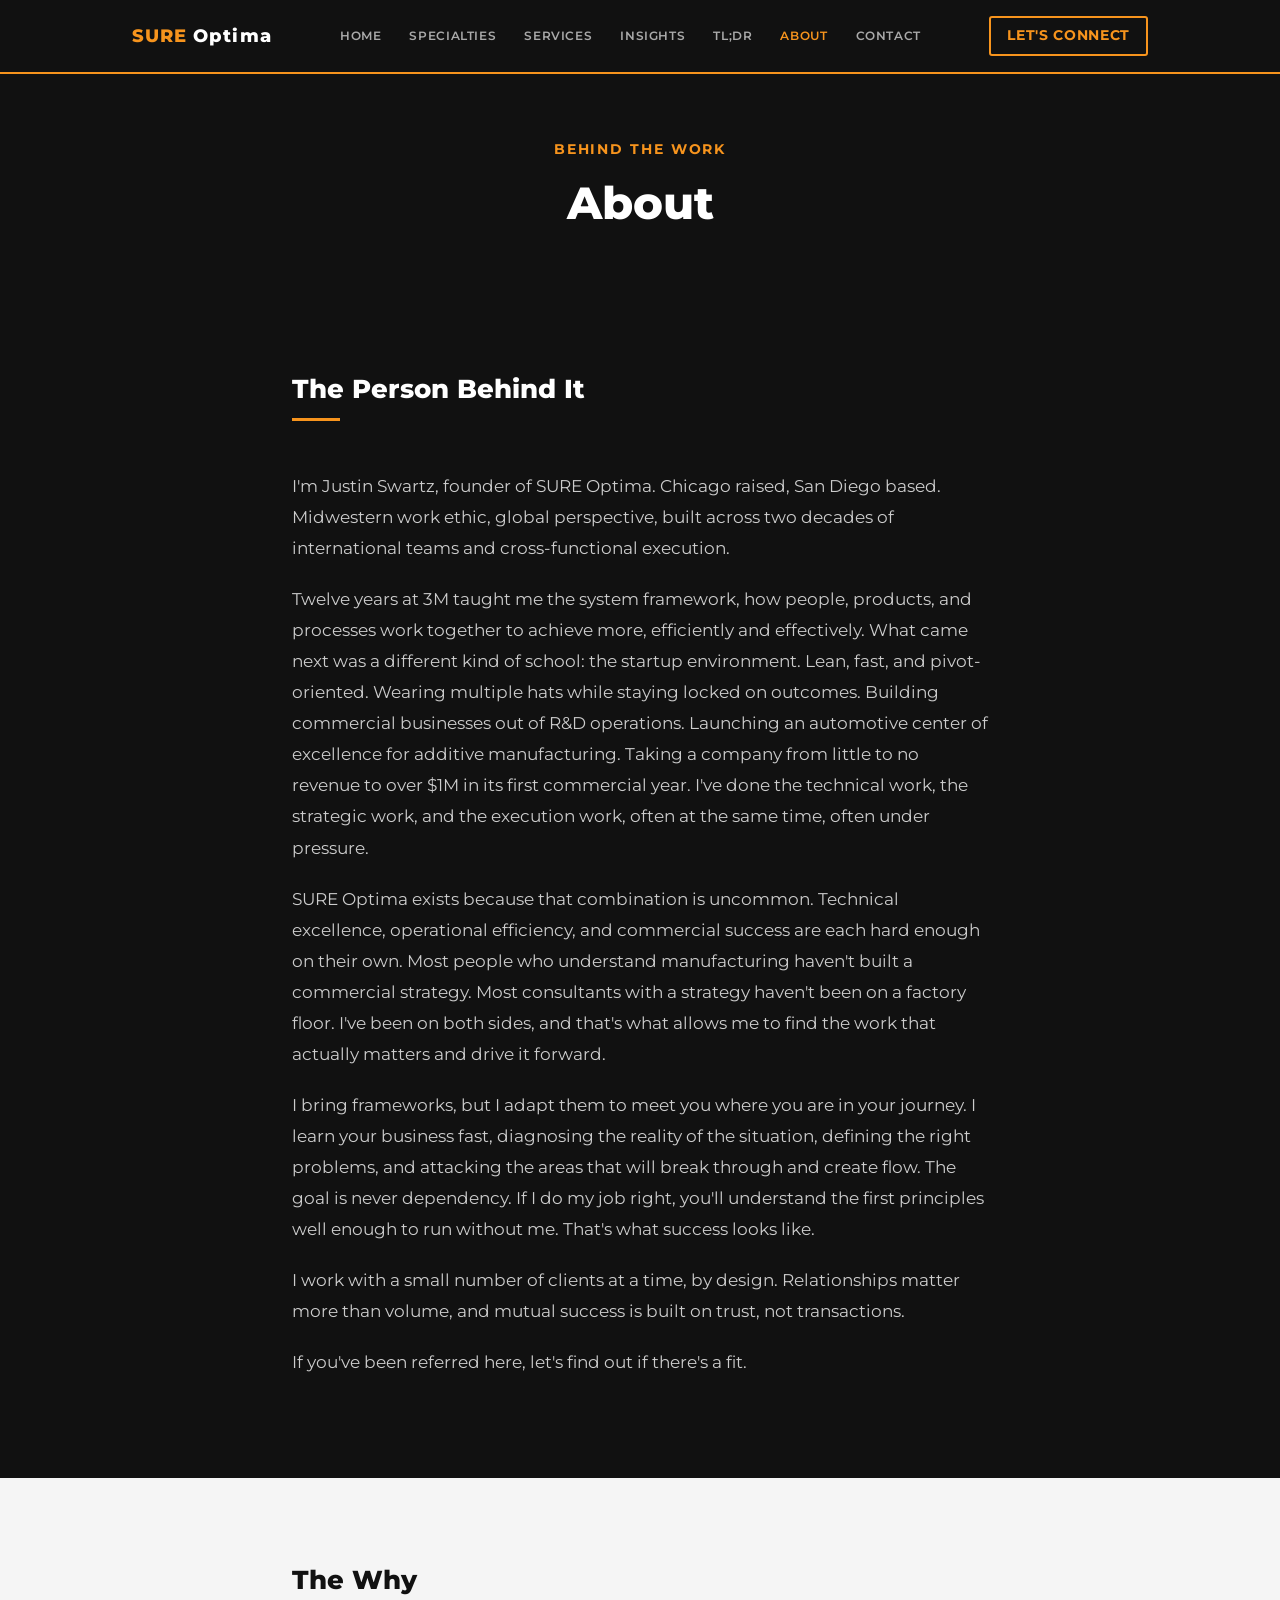
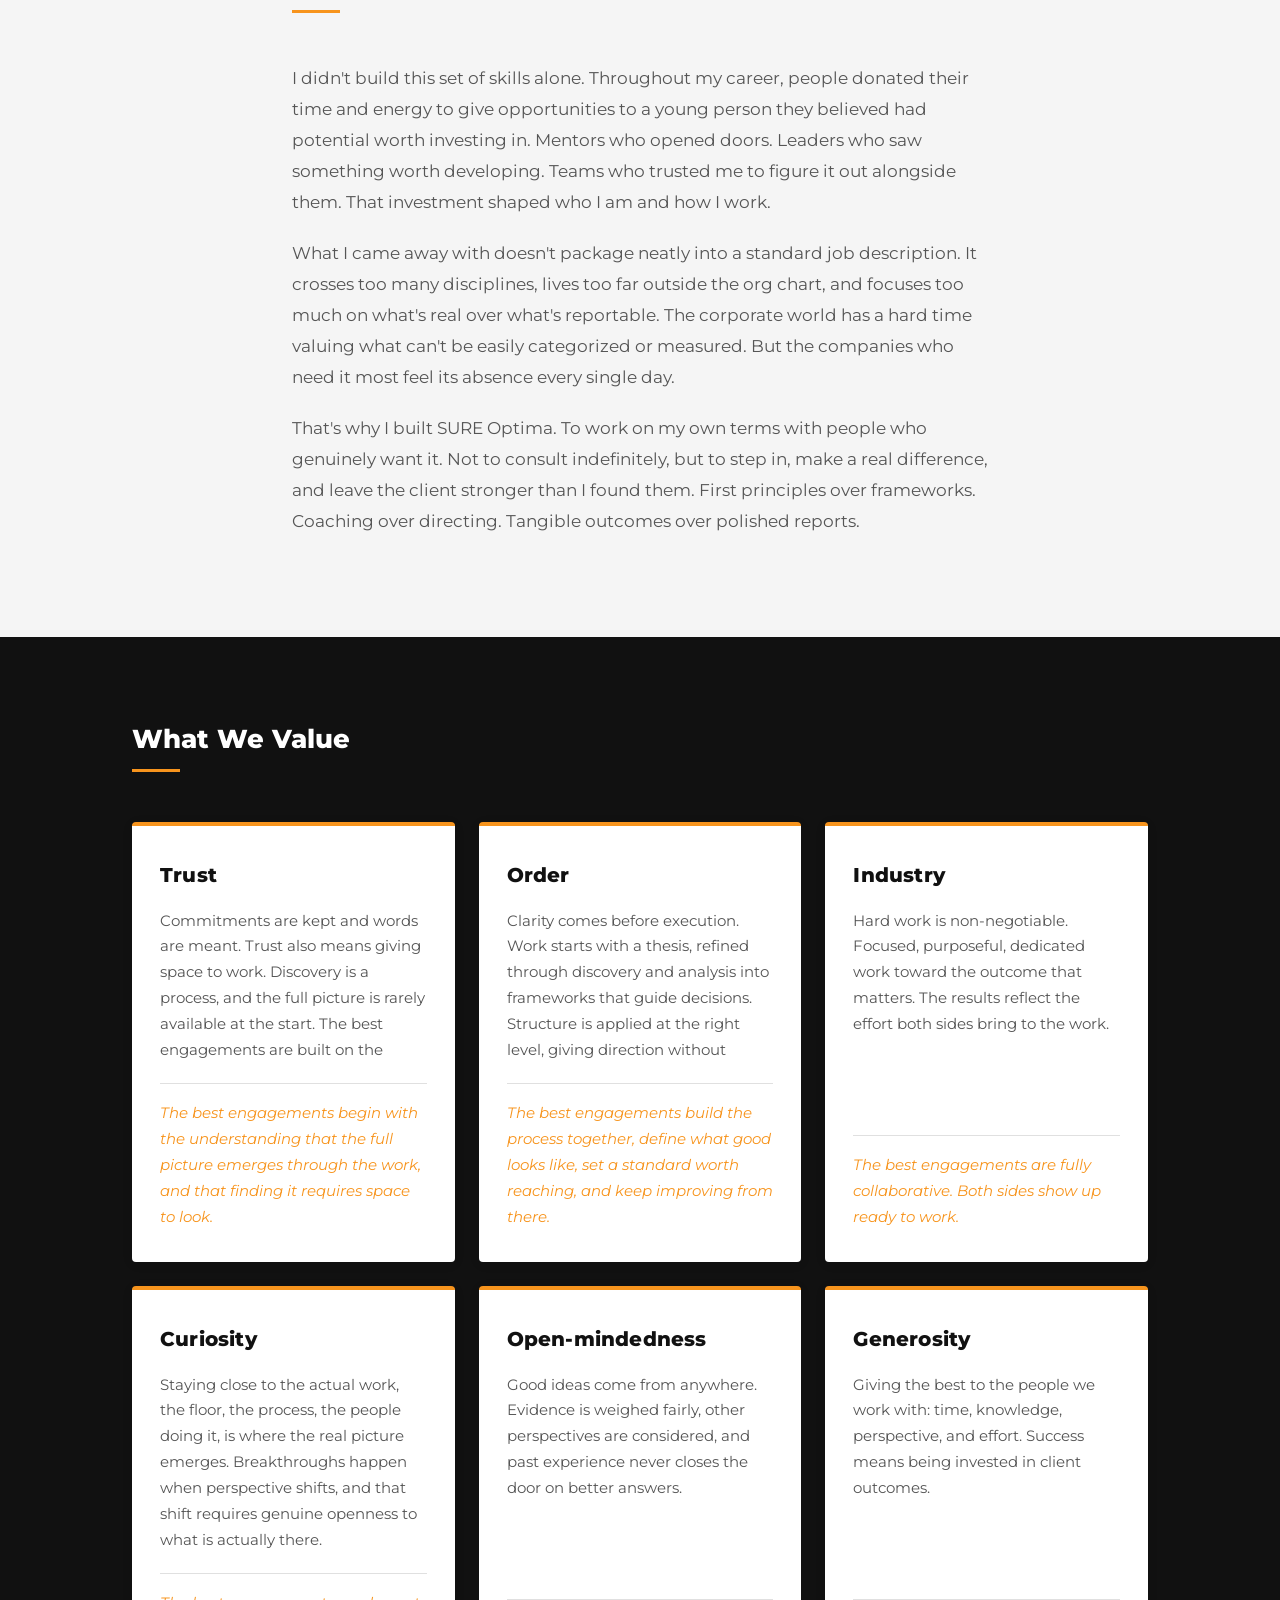
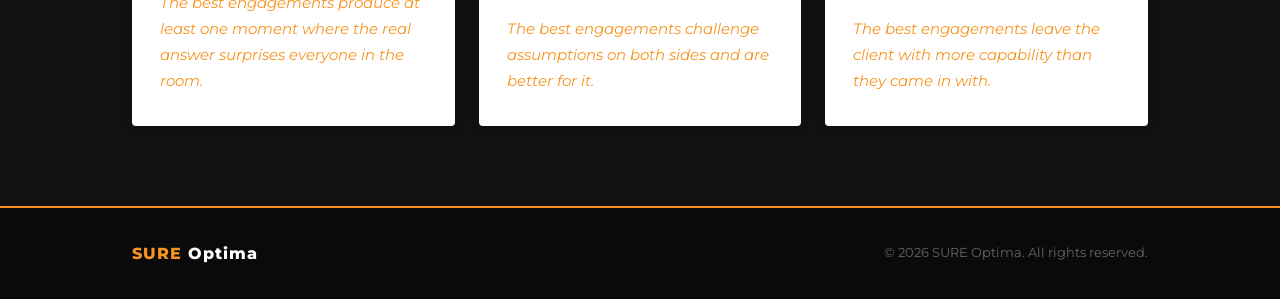
==== commit dd38997f: "Add React intake form on contact.html and update homepage contact section. Co-Authored-By: Claude So" ====
--- a/about.html
+++ b/about.html
@@ -32,8 +32,9 @@
         <a href="insights.html" class="nav-link">Insights</a>
         <a href="tldr.html" class="nav-link">TL;DR</a>
         <a href="about.html" class="nav-link active">About</a>
+        <a href="contact.html" class="nav-link">Contact</a>
       </div>
-      <a href="index.html#contact" class="nav-cta">Let's Connect</a>
+      <a href="contact.html" class="nav-cta">Let's Connect</a>
     </div>
   </nav>
 
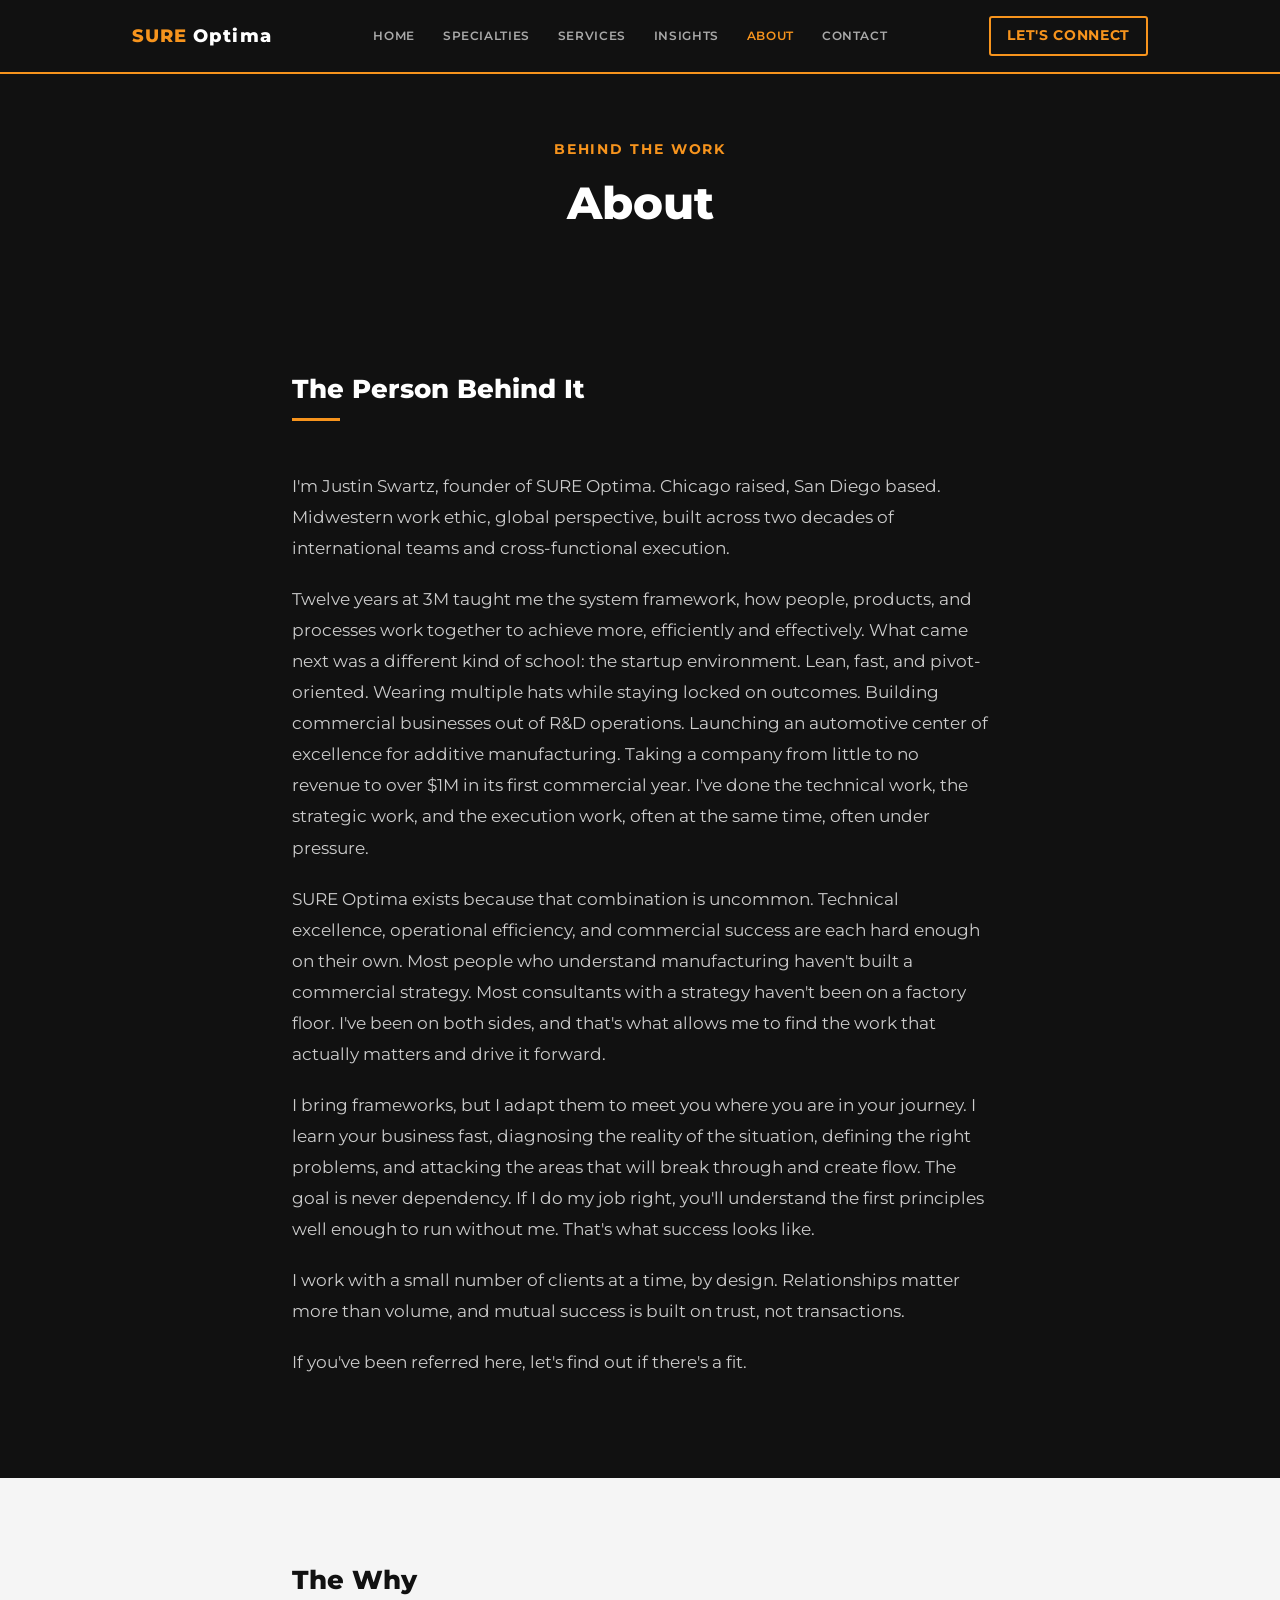
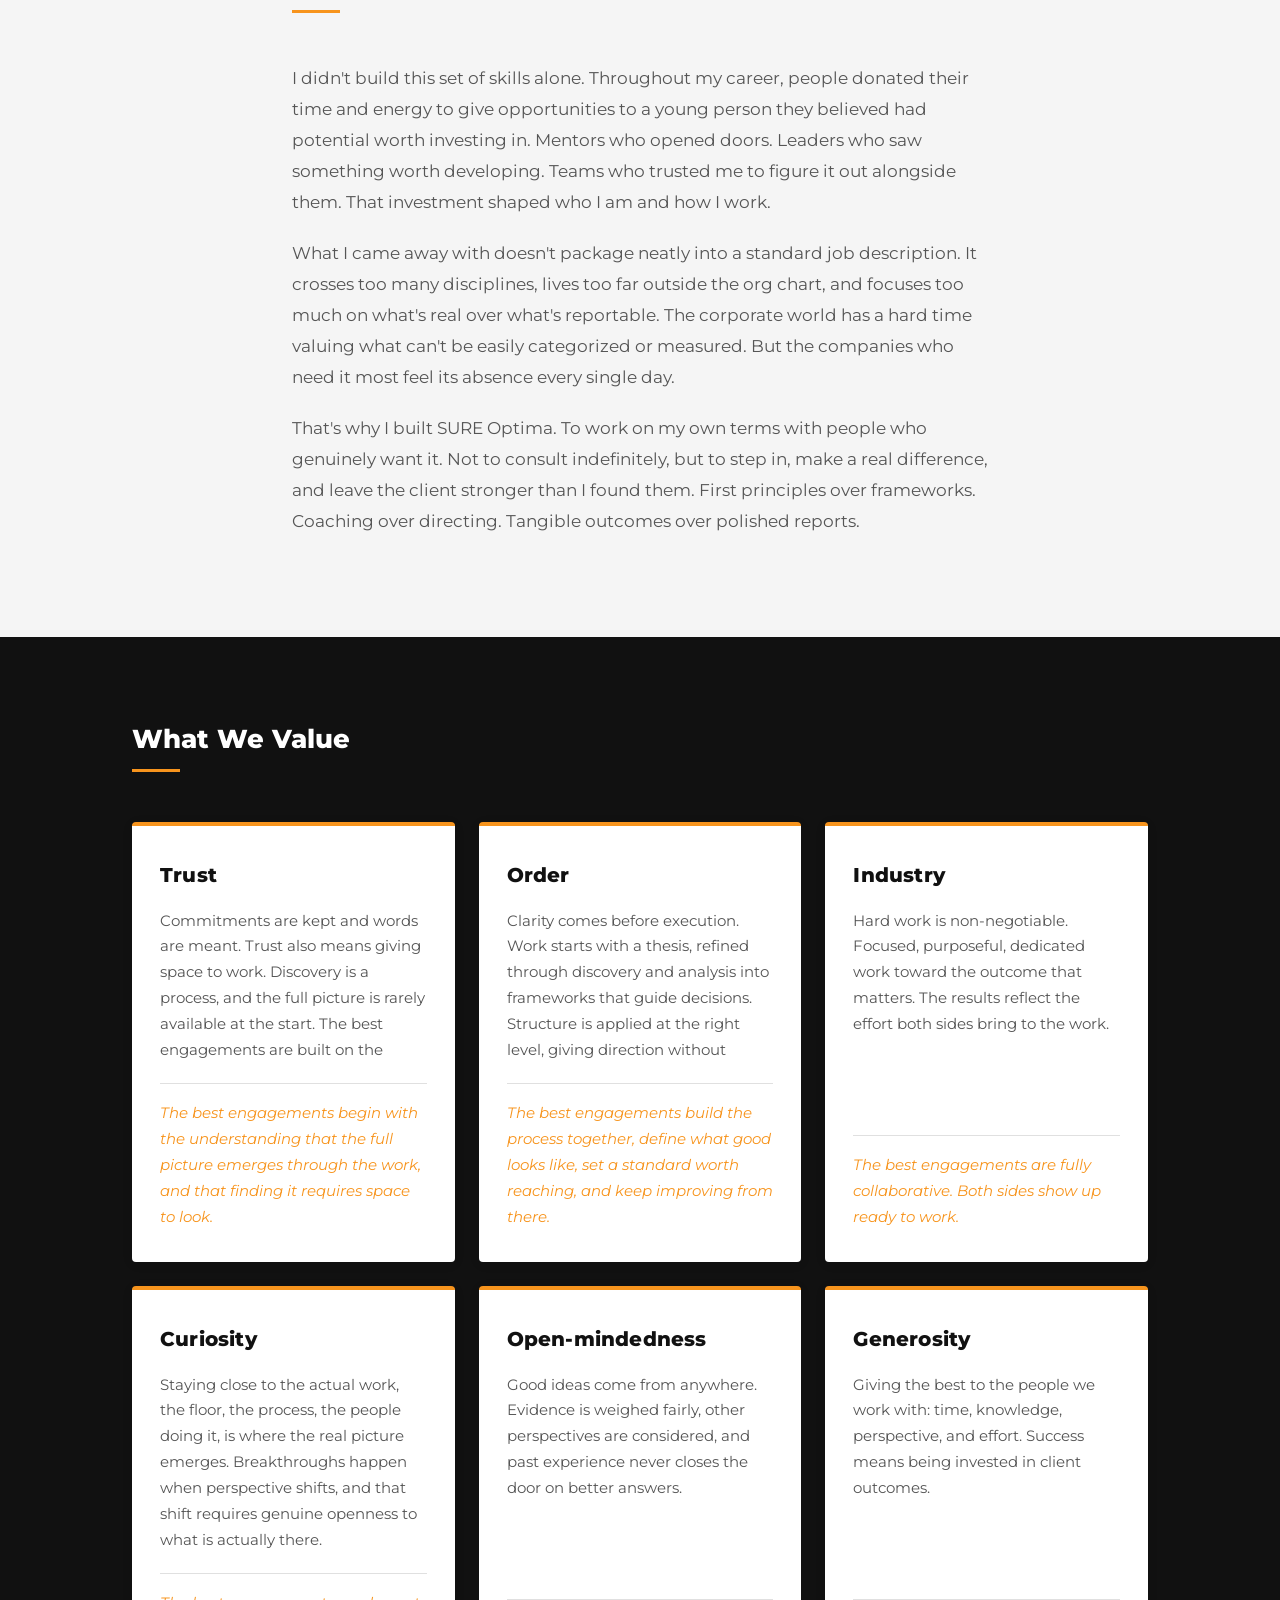
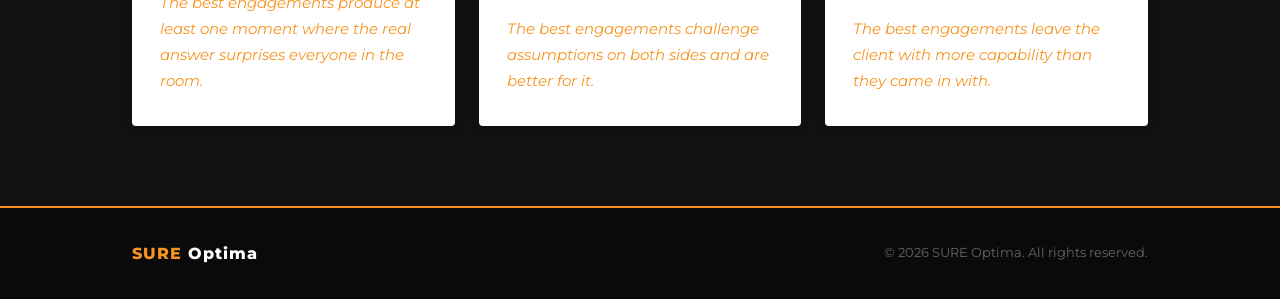
==== commit 8a71bd50: "Remove TL;DR from navigation while keeping page accessible. Co-Authored-By: Claude Sonnet 4.6 <norep" ====
--- a/about.html
+++ b/about.html
@@ -30,7 +30,6 @@
         <a href="specialties.html" class="nav-link">Specialties</a>
         <a href="services.html" class="nav-link">Services</a>
         <a href="insights.html" class="nav-link">Insights</a>
-        <a href="tldr.html" class="nav-link">TL;DR</a>
         <a href="about.html" class="nav-link active">About</a>
         <a href="contact.html" class="nav-link">Contact</a>
       </div>
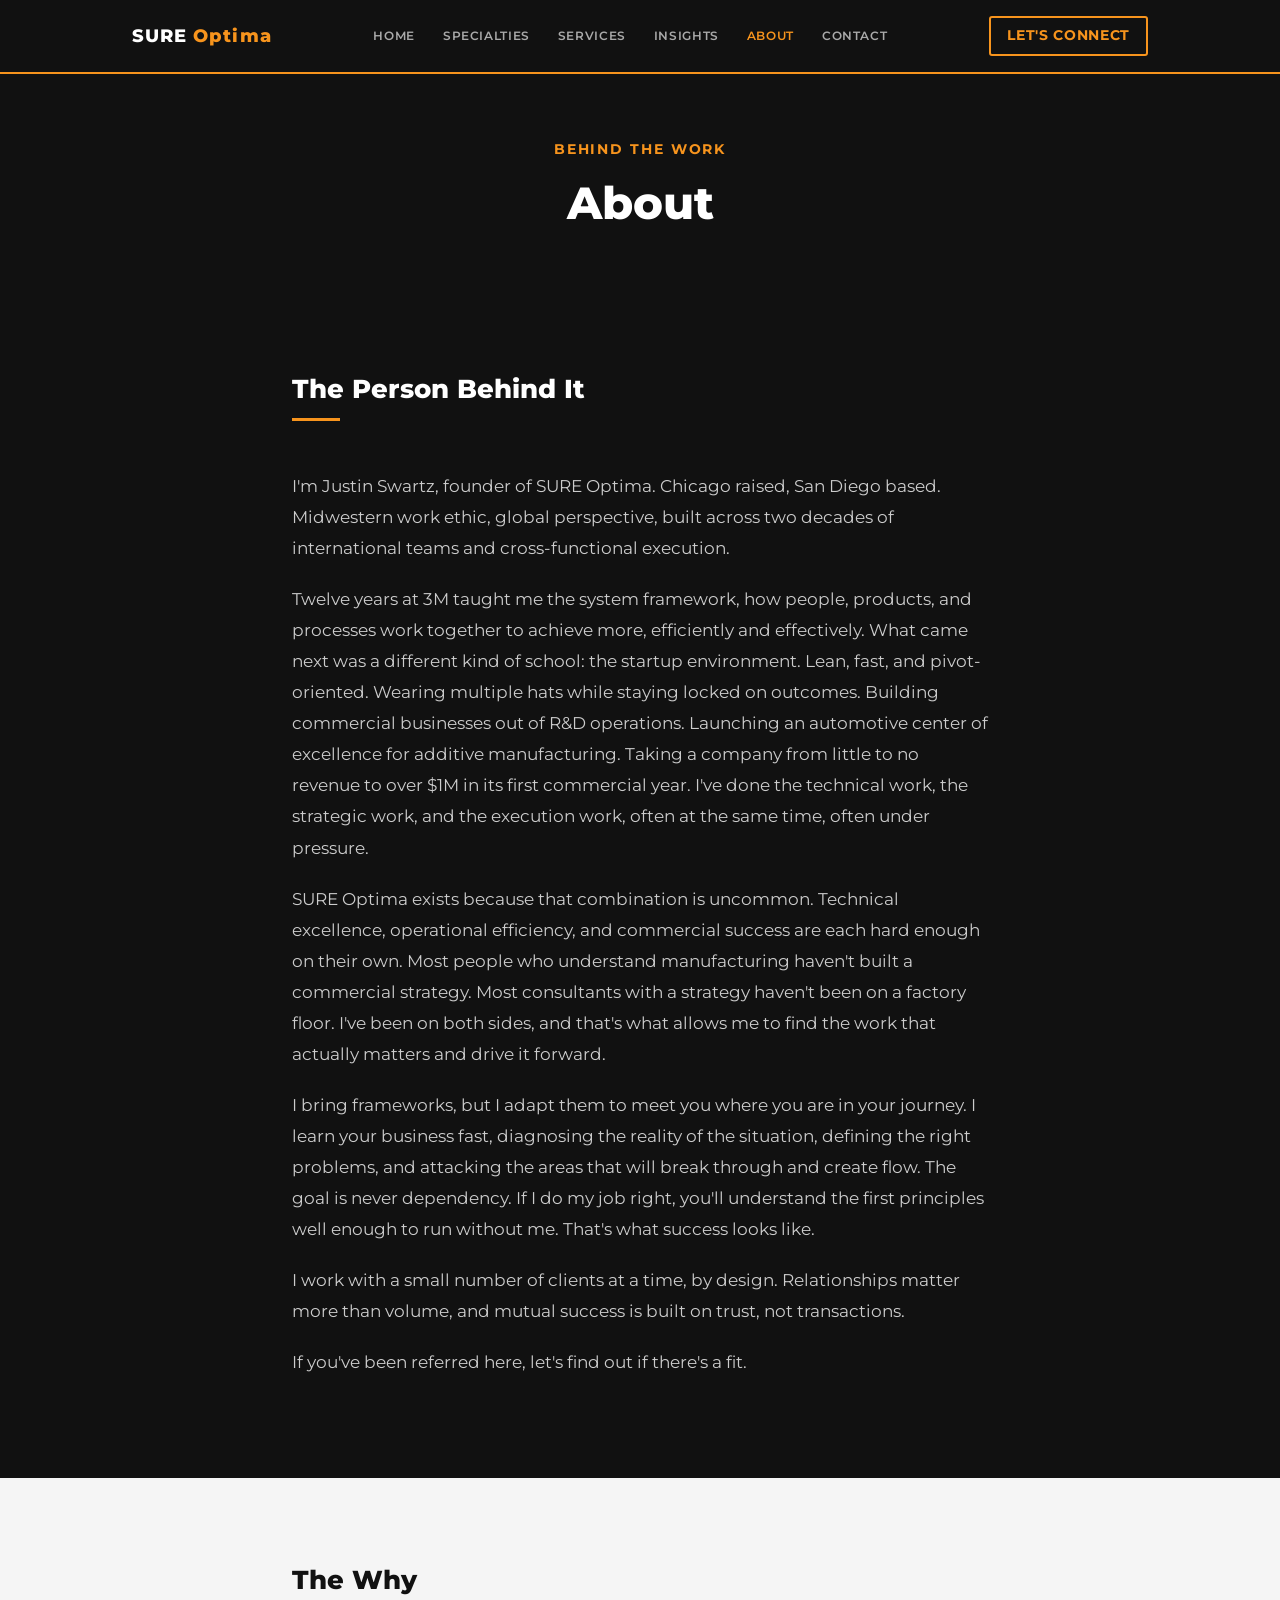
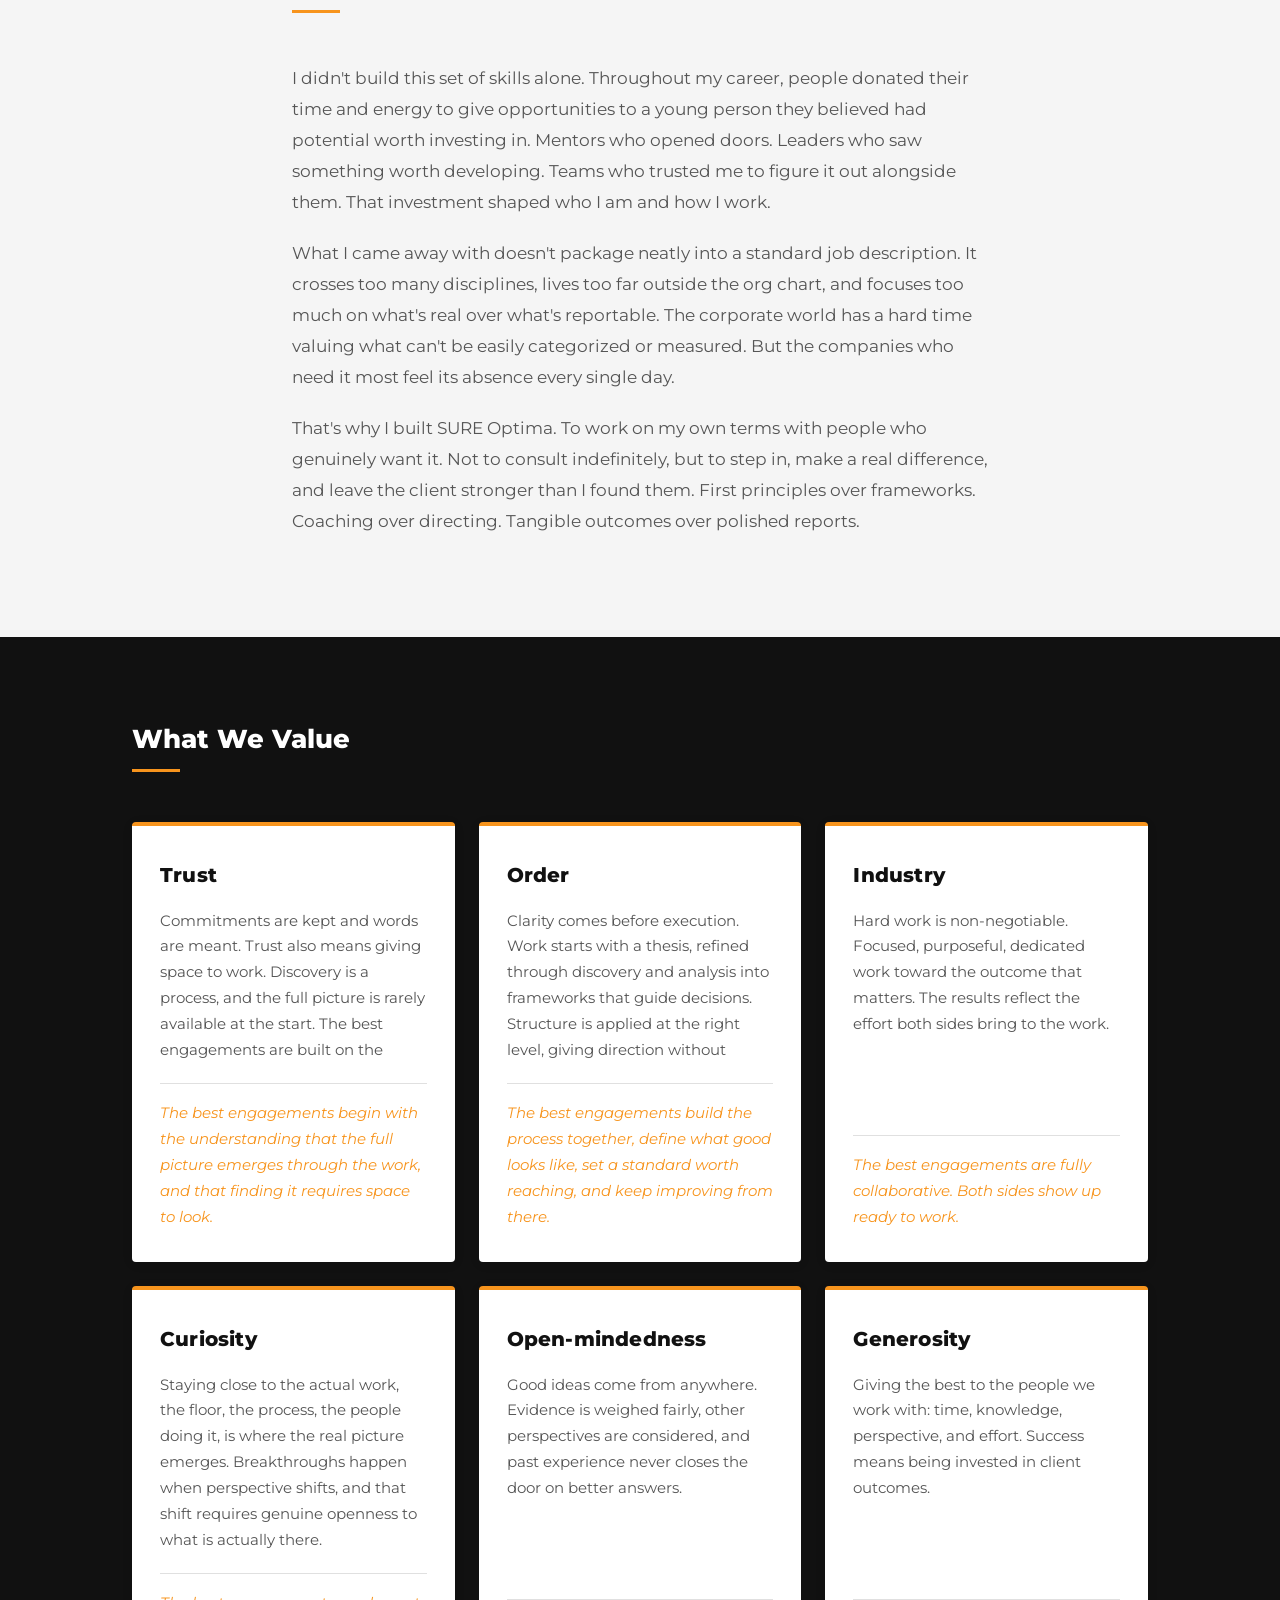
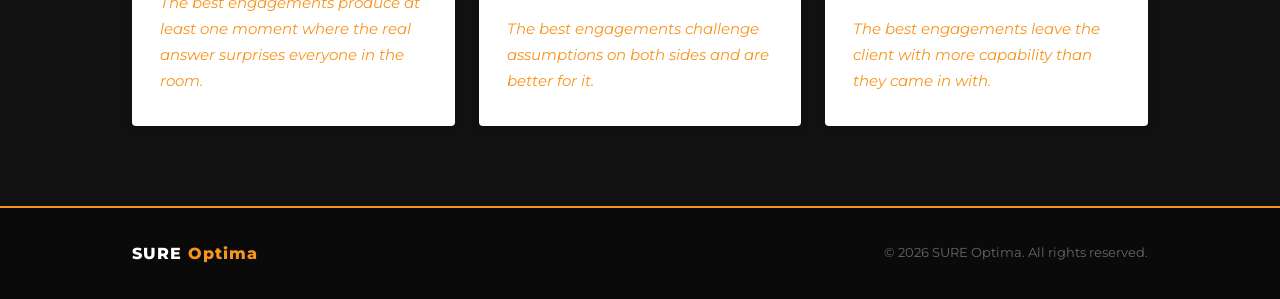
==== commit 92b29af5: "Update header and footer logo so SURE is white and Optima is orange. Co-Authored-By: Claude Sonnet 4" ====
--- a/about.html
+++ b/about.html
@@ -24,7 +24,7 @@
   <!-- Nav -->
   <nav>
     <div class="nav-inner">
-      <a href="index.html" class="nav-brand"><span class="brand-sure">SURE</span> Optima</a>
+      <a href="index.html" class="nav-brand"><span class="brand-sure">SURE</span> <span class="optima">Optima</span></a>
       <div class="nav-links">
         <a href="index.html" class="nav-link">Home</a>
         <a href="specialties.html" class="nav-link">Specialties</a>
@@ -149,7 +149,7 @@
   <!-- Footer -->
   <footer>
     <div class="container footer-inner">
-      <span class="footer-brand"><span class="brand-sure">SURE</span> Optima</span>
+      <span class="footer-brand"><span class="brand-sure">SURE</span> <span class="optima">Optima</span></span>
       <p class="copyright">&copy; 2026 SURE Optima. All rights reserved.</p>
     </div>
   </footer>
--- a/styles.css
+++ b/styles.css
@@ -61,7 +61,15 @@
 }
 
 .brand-sure {
-  color: var(--orange);
+  color: var(--white);
+}
+
+.optima {
+  color: var(--orange);
+}
+
+.optima { 
+  color: var(--orange); 
 }
 
 .nav-links {
@@ -172,12 +180,22 @@
 .hero {
   background: var(--black);
   color: var(--white);
-  padding: 7rem 0 6rem;
+  min-height: 100vh;
+  display: flex;
+  align-items: center;
   text-align: center;
+  padding: 5rem 0;
 }
 
 .hero-inner {
   max-width: 780px;
+}
+
+.hero-logo {
+  display: block;
+  width: 400px;
+  height: auto;
+  margin: 0 auto 2rem;
 }
 
 .tagline {
@@ -354,6 +372,33 @@
   font-size: 0.95rem;
   color: #bbbbbb;
   line-height: 1.7;
+}
+
+/* ── What Makes Us Different 3-col blocks ── */
+
+.diff-blocks {
+  display: grid;
+  grid-template-columns: repeat(3, 1fr);
+  gap: 3rem;
+}
+
+.diff-block {
+  border-top: 3px solid var(--orange);
+  padding-top: 1.5rem;
+}
+
+.diff-block h3 {
+  font-size: 1.2rem;
+  font-weight: 800;
+  color: var(--white);
+  margin-bottom: 0.75rem;
+  line-height: 1.3;
+}
+
+.diff-block p {
+  font-size: 0.95rem;
+  color: #bbbbbb;
+  line-height: 1.75;
 }
 
 /* ── §6 Evidence ── */
@@ -382,6 +427,15 @@
 }
 
 .about-text p {
+  font-size: 1.05rem;
+  color: #cccccc;
+  line-height: 1.85;
+  margin-bottom: 1.25rem;
+}
+
+/* ── Why SURE Optima body text ── */
+
+.why-body p {
   font-size: 1.05rem;
   color: #cccccc;
   line-height: 1.85;
@@ -858,6 +912,14 @@
     font-size: 1.9rem;
   }
 
+  .hero-logo {
+    width: 130px;
+  }
+
+  .diff-blocks {
+    grid-template-columns: 1fr;
+  }
+
   .form-row {
     grid-template-columns: 1fr;
   }
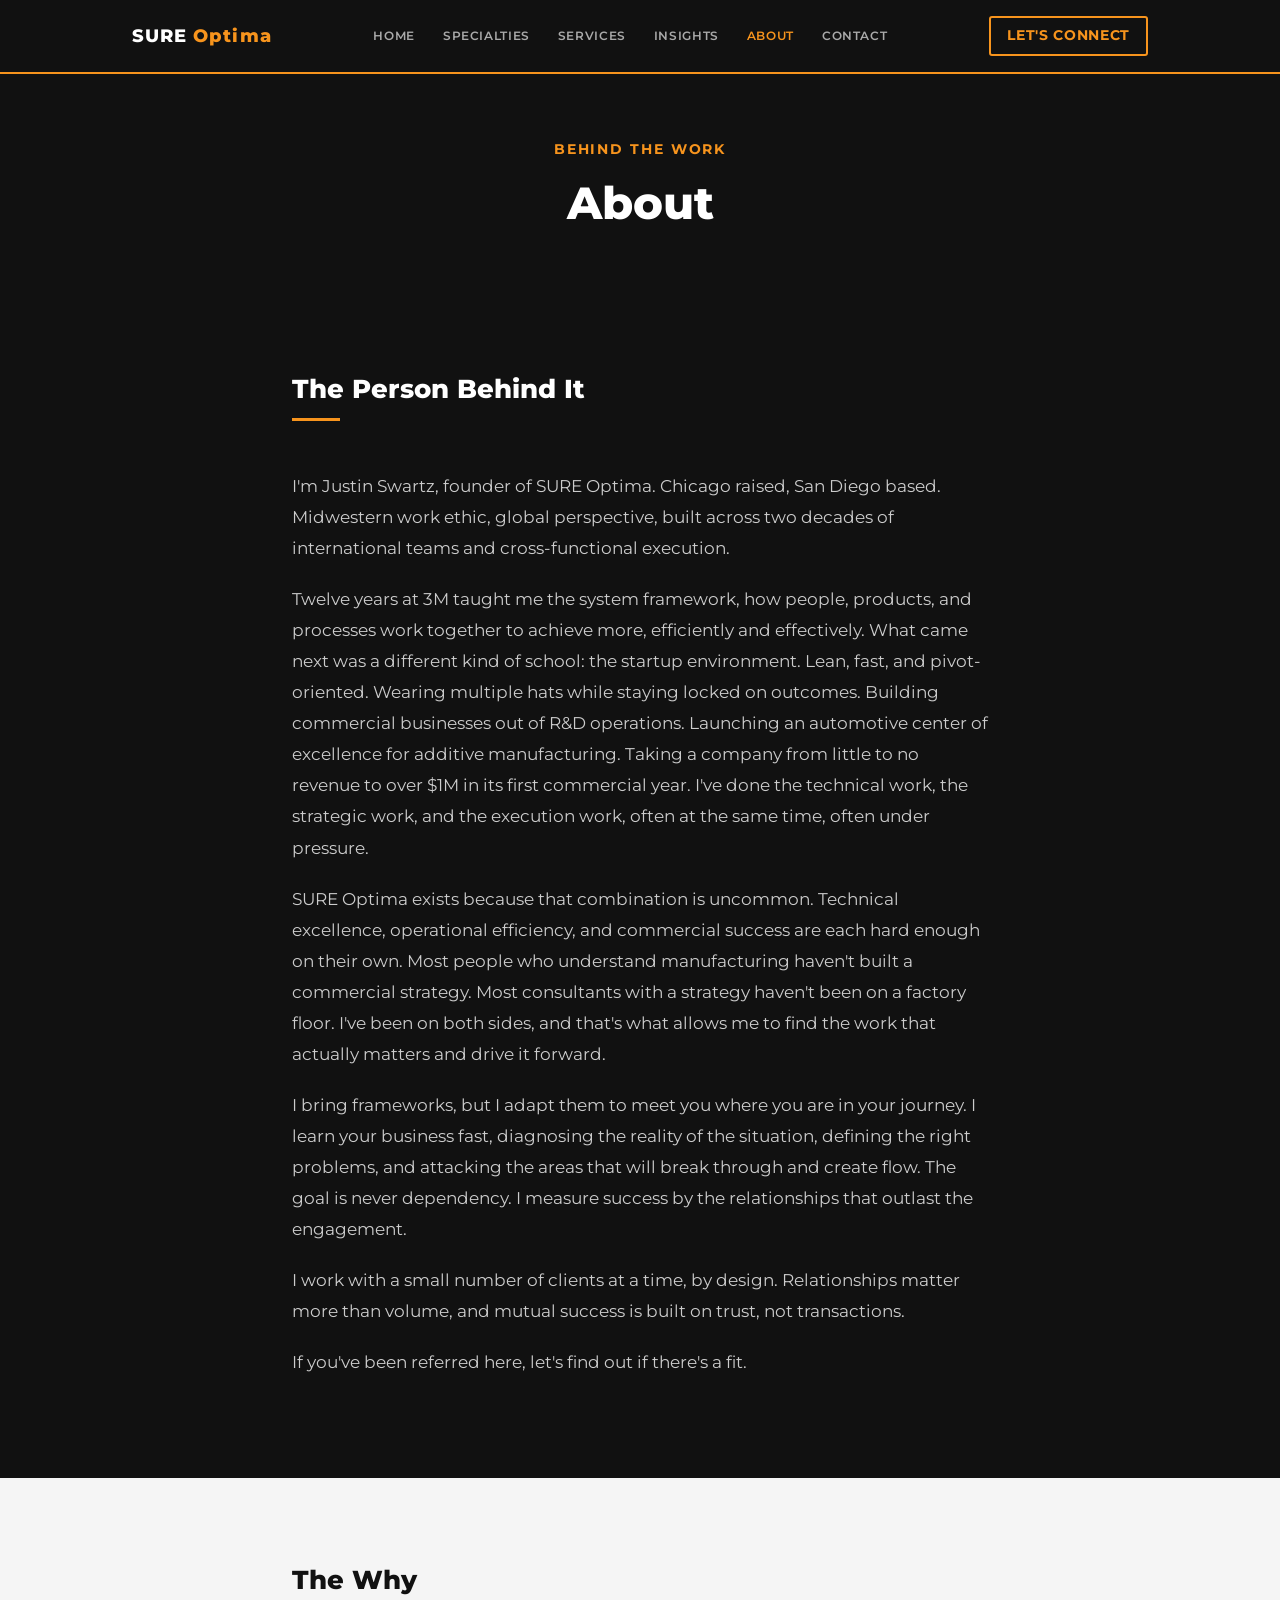
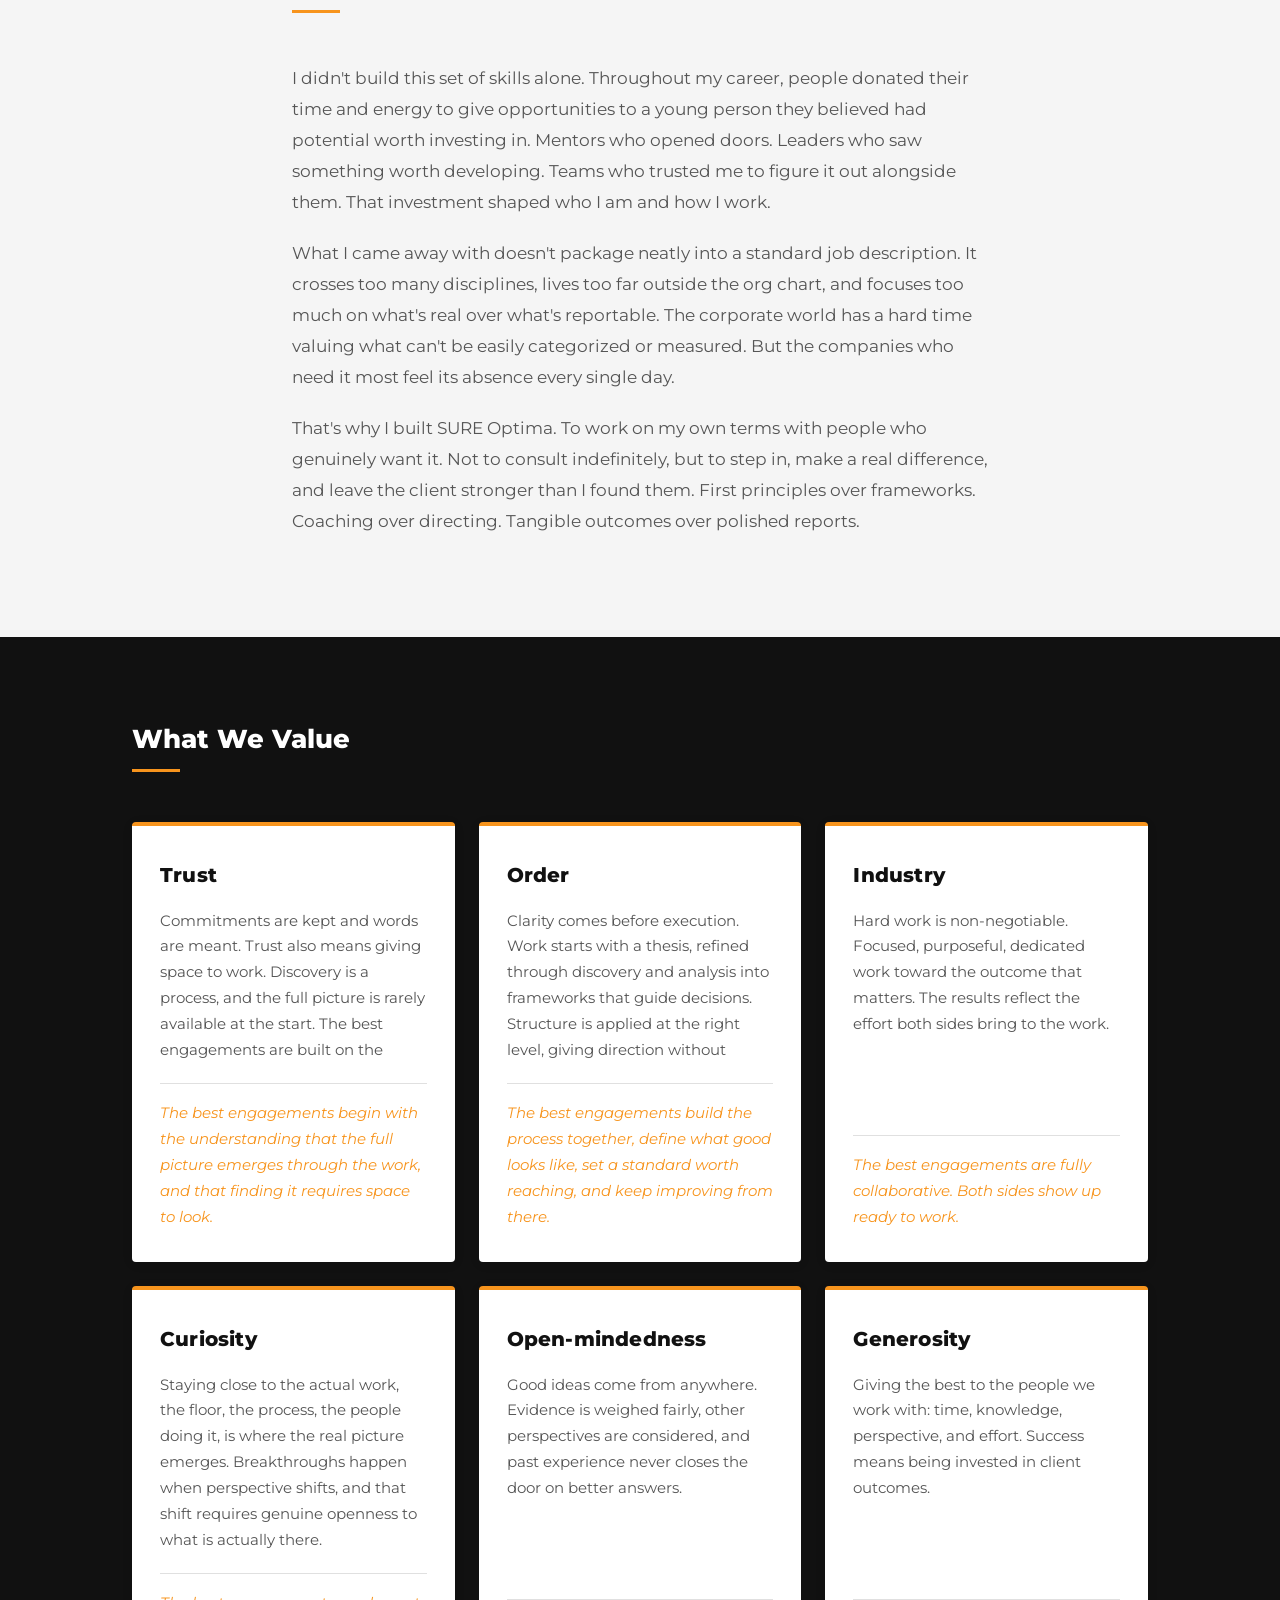
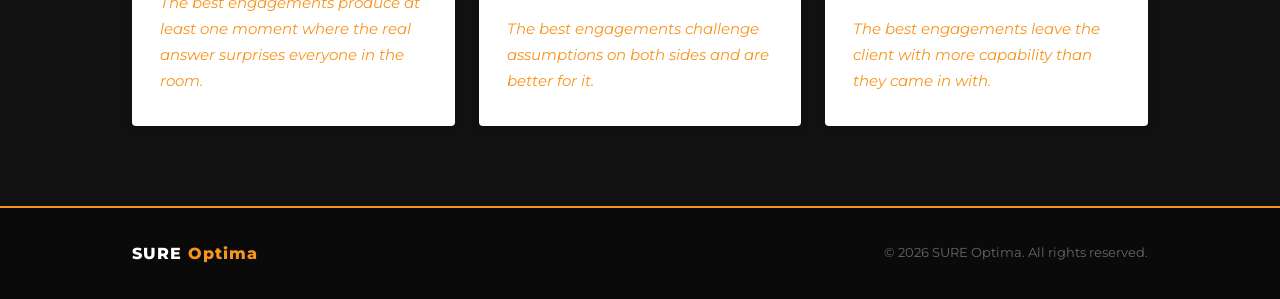
==== commit 672f34bf: "Update dependency line across all pages. Co-Authored-By: Claude Sonnet 4.6 <noreply@anthropic.com>" ====
--- a/about.html
+++ b/about.html
@@ -55,7 +55,7 @@
           <p>I'm Justin Swartz, founder of SURE Optima. Chicago raised, San Diego based. Midwestern work ethic, global perspective, built across two decades of international teams and cross-functional execution.</p>
           <p>Twelve years at 3M taught me the system framework, how people, products, and processes work together to achieve more, efficiently and effectively. What came next was a different kind of school: the startup environment. Lean, fast, and pivot-oriented. Wearing multiple hats while staying locked on outcomes. Building commercial businesses out of R&amp;D operations. Launching an automotive center of excellence for additive manufacturing. Taking a company from little to no revenue to over $1M in its first commercial year. I've done the technical work, the strategic work, and the execution work, often at the same time, often under pressure.</p>
           <p>SURE Optima exists because that combination is uncommon. Technical excellence, operational efficiency, and commercial success are each hard enough on their own. Most people who understand manufacturing haven't built a commercial strategy. Most consultants with a strategy haven't been on a factory floor. I've been on both sides, and that's what allows me to find the work that actually matters and drive it forward.</p>
-          <p>I bring frameworks, but I adapt them to meet you where you are in your journey. I learn your business fast, diagnosing the reality of the situation, defining the right problems, and attacking the areas that will break through and create flow. The goal is never dependency. If I do my job right, you'll understand the first principles well enough to run without me. That's what success looks like.</p>
+          <p>I bring frameworks, but I adapt them to meet you where you are in your journey. I learn your business fast, diagnosing the reality of the situation, defining the right problems, and attacking the areas that will break through and create flow. The goal is never dependency. I measure success by the relationships that outlast the engagement.</p>
           <p>I work with a small number of clients at a time, by design. Relationships matter more than volume, and mutual success is built on trust, not transactions.</p>
           <p>If you've been referred here, let's find out if there's a fit.</p>
         </div>
--- a/styles.css
+++ b/styles.css
@@ -191,12 +191,6 @@
   max-width: 780px;
 }
 
-.hero-logo {
-  display: block;
-  width: 400px;
-  height: auto;
-  margin: 0 auto 2rem;
-}
 
 .tagline {
   font-size: 0.85rem;
@@ -374,17 +368,25 @@
   line-height: 1.7;
 }
 
-/* ── What Makes Us Different 3-col blocks ── */
+/* ── What Makes Us Different ── */
 
 .diff-blocks {
   display: grid;
-  grid-template-columns: repeat(3, 1fr);
-  gap: 3rem;
+  grid-template-columns: 1fr;
 }
 
 .diff-block {
-  border-top: 3px solid var(--orange);
-  padding-top: 1.5rem;
+  padding: 2.5rem 0;
+  border-bottom: 1px solid rgba(255,255,255,0.12);
+}
+
+.diff-block:first-child {
+  padding-top: 0;
+}
+
+.diff-block:last-child {
+  border-bottom: none;
+  padding-bottom: 0;
 }
 
 .diff-block h3 {
@@ -912,13 +914,6 @@
     font-size: 1.9rem;
   }
 
-  .hero-logo {
-    width: 130px;
-  }
-
-  .diff-blocks {
-    grid-template-columns: 1fr;
-  }
 
   .form-row {
     grid-template-columns: 1fr;
